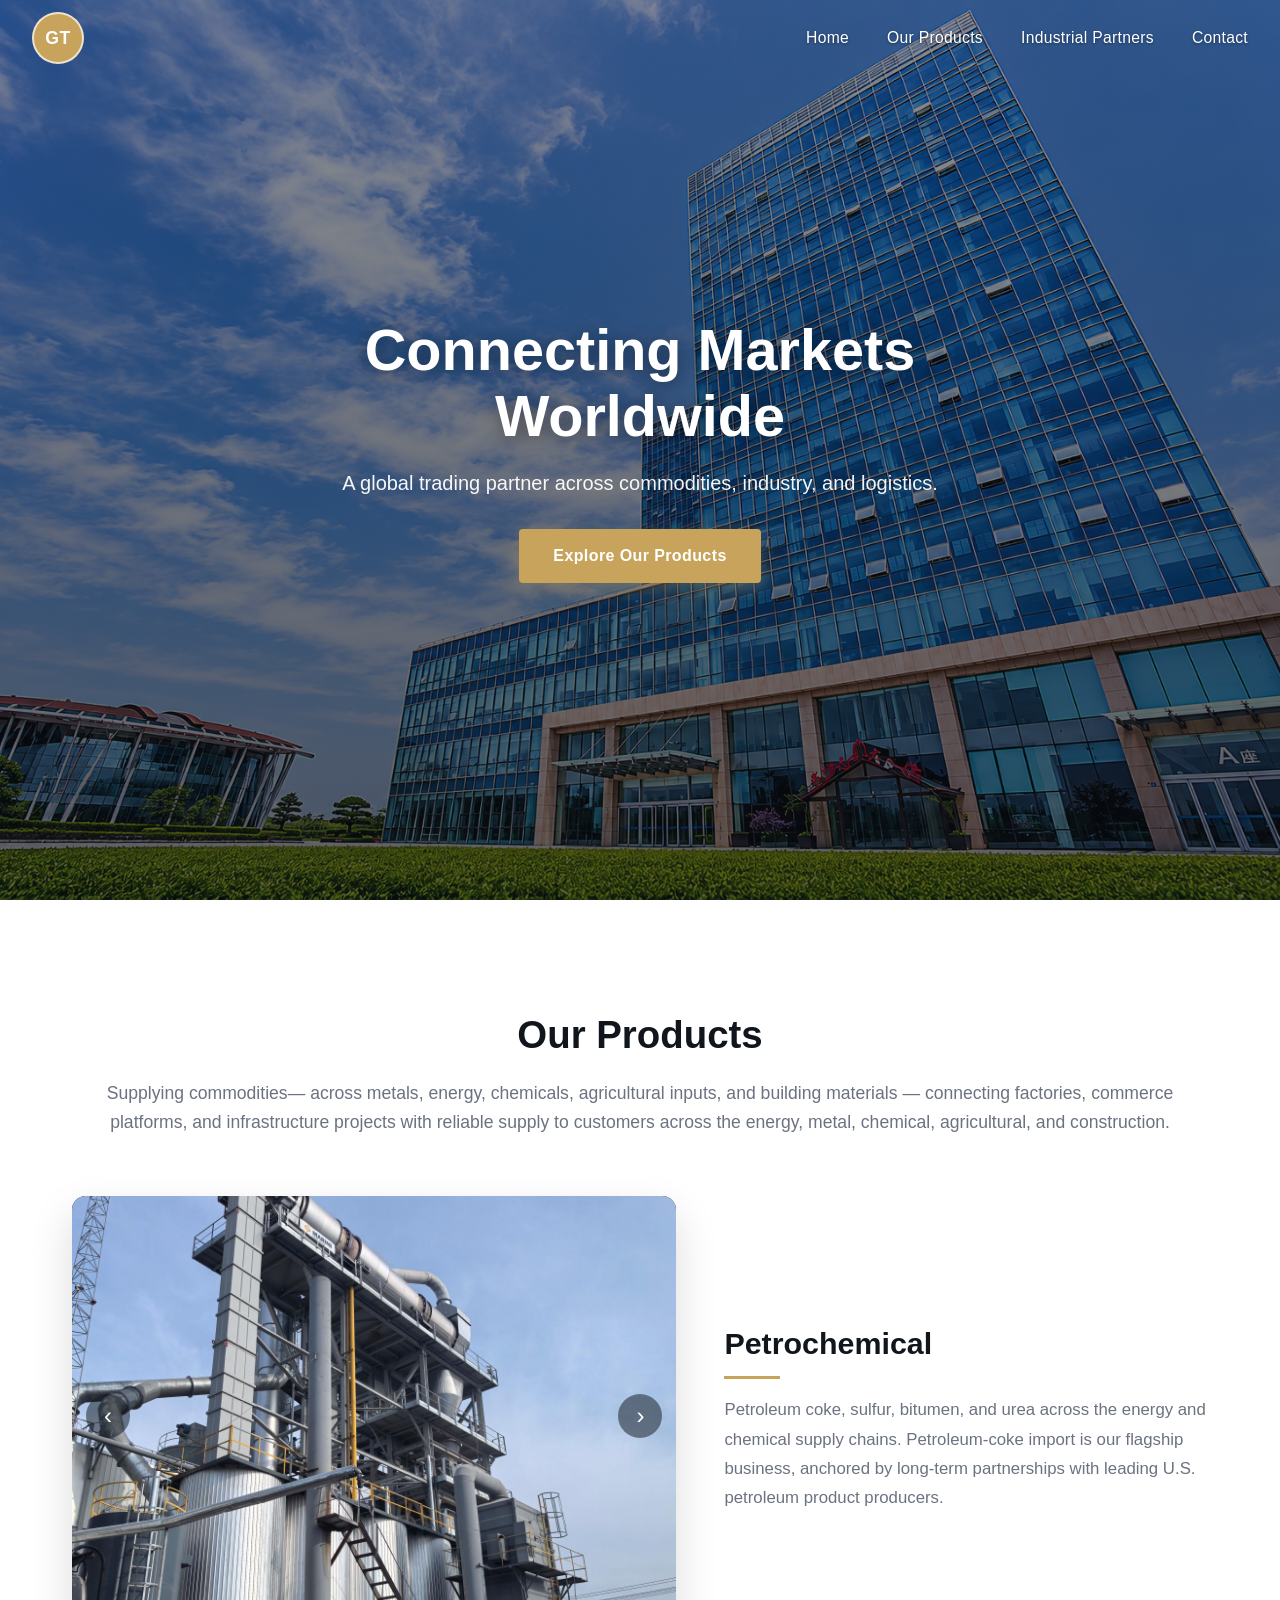
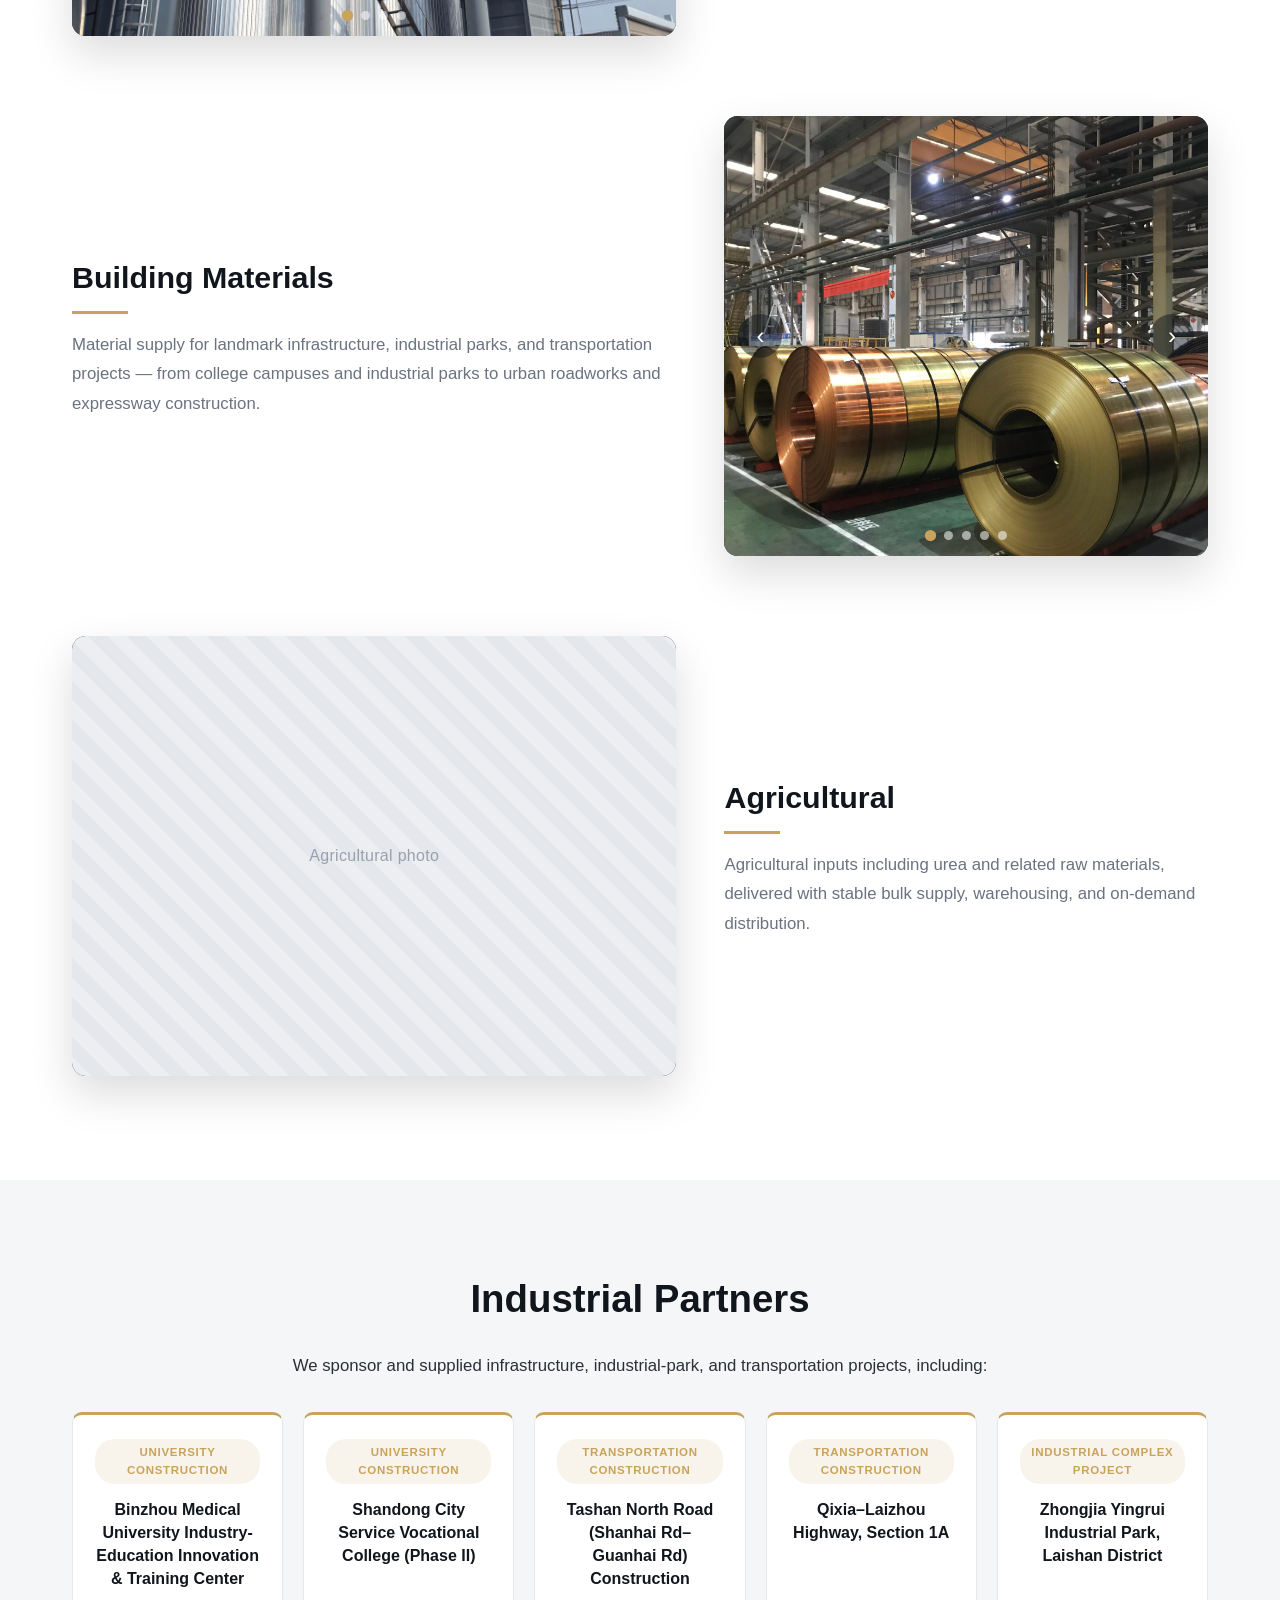
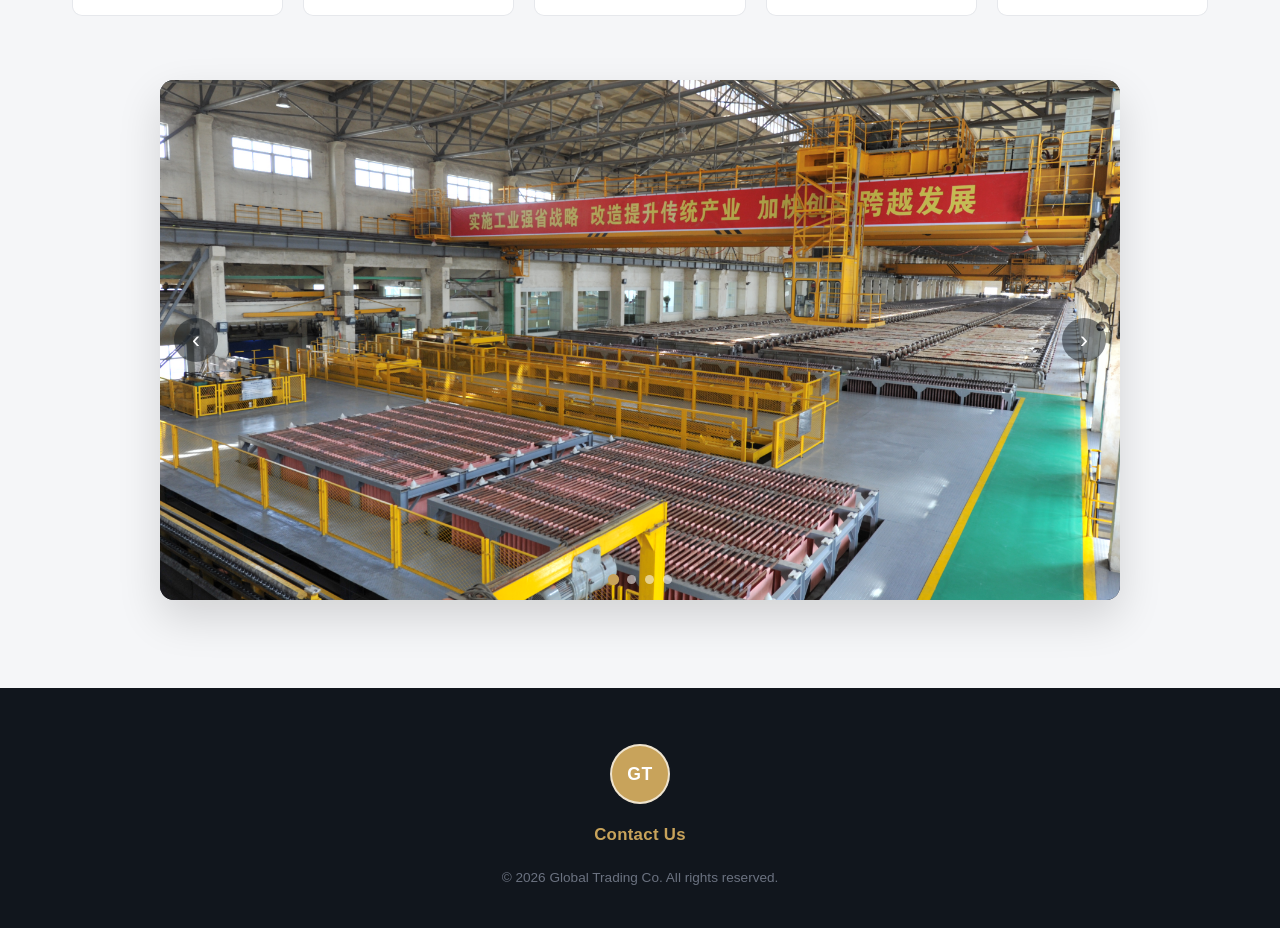
==== temp_website/index.html @ ca4506b9 "Add temp_website — global trading company landing page Co-Authored-By: Claude <noreply@anthropic.com" ====
<!DOCTYPE html>
<html lang="en">
<head>
  <meta charset="UTF-8">
  <meta name="viewport" content="width=device-width, initial-scale=1.0">
  <title>Global Trading Co. — Connecting Markets Worldwide</title>
  <link rel="stylesheet" href="styles.css">
  <!-- AOS: Animate On Scroll (CDN) -->
  <link rel="stylesheet" href="https://cdn.jsdelivr.net/npm/aos@2.3.4/dist/aos.css">
</head>
<body>

  <!-- ============ HEADER / NAV ============ -->
  <header class="site-header">
    <nav class="nav">
      <!-- Round logo placeholder (upper-left) -->
      <a href="#home" class="logo" aria-label="Home">
        <span class="logo-text">GT</span>
      </a>

      <!-- Nav links (right) -->
      <ul class="nav-links">
        <li><a href="#home">Home</a></li>
        <li><a href="#products">Our Products</a></li>
        <li><a href="#industry">Industrial Partners</a></li>
        <li><a href="#contact">Contact</a></li>
      </ul>

      <!-- Mobile hamburger -->
      <button class="nav-toggle" aria-label="Menu">&#9776;</button>
    </nav>
  </header>

  <!-- ============ HERO (full-screen photo bg) ============ -->
  <section id="home" class="hero">
    <div class="hero-overlay"></div>
    <div class="hero-content" data-aos="fade-up">
      <h1>Connecting Markets Worldwide</h1>
      <p>A global trading partner across commodities, industry, and logistics.</p>
      <a href="#products" class="btn">Explore Our Products</a>
    </div>
  </section>

  <!-- ============ SECTION 2 (centered 2/3 width) ============ -->
  <section id="products" class="section section-products">
    <div class="container container-wide">
      <div data-aos="fade-up">
        <h2>Our Products</h2>
        <p class="lead">Supplying commodities— across metals, energy, chemicals, agricultural inputs, and building materials — connecting factories, commerce platforms, and infrastructure projects with reliable supply to customers across the energy, metal, chemical, agricultural, and construction.</p>
      </div>

      <div class="products">

        <!-- Petrochemical -->
        <article class="product" data-aos="fade-up">
          <div class="carousel" data-interval="4500">
            <div class="slides">
              <div class="slide active" style="background-image:url('assets/petro-1.jpg')"></div>
              <div class="slide" style="background-image:url('assets/petro-2.jpg')"></div>
              <div class="slide" style="background-image:url('assets/petro-3.jpg')"></div>
              <div class="slide" style="background-image:url('assets/petro-4.jpg')"></div>
            </div>
            <button class="car-btn car-prev" aria-label="Previous">&#8249;</button>
            <button class="car-btn car-next" aria-label="Next">&#8250;</button>
            <div class="dots"></div>
          </div>
          <div class="product-info">
            <h3>Petrochemical</h3>
            <p>Petroleum coke, sulfur, bitumen, and urea across the energy and chemical supply chains. Petroleum-coke import is our flagship business, anchored by long-term partnerships with leading U.S. petroleum product producers.</p>
          </div>
        </article>

        <!-- Building Materials -->
        <article class="product product-reverse" data-aos="fade-up">
          <div class="carousel" data-interval="4000">
            <div class="slides">
              <div class="slide active" style="background-image:url('assets/building-1.png')"></div>
              <div class="slide" style="background-image:url('assets/building-2.jpg')"></div>
              <div class="slide" style="background-image:url('assets/building-3.jpg')"></div>
              <div class="slide" style="background-image:url('assets/building-4.jpg')"></div>
              <div class="slide" style="background-image:url('assets/building-5.jpg')"></div>
            </div>
            <button class="car-btn car-prev" aria-label="Previous">&#8249;</button>
            <button class="car-btn car-next" aria-label="Next">&#8250;</button>
            <div class="dots"></div>
          </div>
          <div class="product-info">
            <h3>Building Materials</h3>
            <p>Material supply for landmark infrastructure, industrial parks, and transportation projects — from college campuses and industrial parks to urban roadworks and expressway construction.</p>
          </div>
        </article>

        <!-- Agricultural -->
        <article class="product" data-aos="fade-up">
          <div class="carousel">
            <div class="slides">
              <div class="slide active car-placeholder"><span>Agricultural photo</span></div>
            </div>
          </div>
          <div class="product-info">
            <h3>Agricultural</h3>
            <p>Agricultural inputs including urea and related raw materials, delivered with stable bulk supply, warehousing, and on-demand distribution.</p>
          </div>
        </article>

      </div>
    </div>
  </section>

  <!-- ============ SECTION 3: INDUSTRY (centered 2/3 width) ============ -->
  <section id="industry" class="section alt">
    <div class="container container-wide">
      <div data-aos="fade-up">
        <h2>Industrial Partners</h2>
      </div>

      <div class="projects" data-aos="fade-up">
        <p class="projects-intro">We sponsor and supplied infrastructure, industrial-park, and transportation projects, including:</p>
        <div class="project-grid">
          <div class="project-card">
            <span class="project-tag">University Construction</span>
            <h4>Binzhou Medical University Industry-Education Innovation &amp; Training Center</h4>
          </div>
          <div class="project-card">
            <span class="project-tag">University Construction</span>
            <h4>Shandong City Service Vocational College (Phase II)</h4>
          </div>
          <div class="project-card">
            <span class="project-tag">Transportation Construction</span>
            <h4>Tashan North Road (Shanhai Rd–Guanhai Rd) Construction</h4>
          </div>
          <div class="project-card">
            <span class="project-tag">Transportation Construction</span>
            <h4>Qixia–Laizhou Highway, Section 1A</h4>
          </div>
          <div class="project-card">
            <span class="project-tag">Industrial Complex Project</span>
            <h4>Zhongjia Yingrui Industrial Park, Laishan District</h4>
          </div>
        </div>
      </div>

    </div>

    <!-- Full-width industry photo banner -->
    <div class="carousel industry-banner" data-interval="5000" data-aos="fade-up">
      <div class="slides">
        <div class="slide active" style="background-image:url('assets/industry-1.jpg')"></div>
        <div class="slide" style="background-image:url('assets/industry-2.jpg')"></div>
        <div class="slide" style="background-image:url('assets/industry-3.jpg')"></div>
        <div class="slide" style="background-image:url('assets/industry-4.jpg')"></div>
      </div>
      <button class="car-btn car-prev" aria-label="Previous">&#8249;</button>
      <button class="car-btn car-next" aria-label="Next">&#8250;</button>
      <div class="dots"></div>
    </div>
  </section>

  <!-- ============ FOOTER ============ -->
  <footer id="contact" class="site-footer">
    <div class="footer-inner">
      <a href="#home" class="logo logo-footer" aria-label="Home">
        <span class="logo-text">GT</span>
      </a>
      <a href="#contact" class="footer-contact">Contact Us</a>
      <p class="copyright">&copy; 2026 Global Trading Co. All rights reserved.</p>
    </div>
  </footer>

  <!-- AOS init -->
  <script src="https://cdn.jsdelivr.net/npm/aos@2.3.4/dist/aos.js"></script>
  <script src="script.js"></script>
</body>
</html>
---- temp_website/styles.css ----
/* ============ RESET & BASE ============ */
* { box-sizing: border-box; margin: 0; padding: 0; }

:root {
  --accent: #c8a35b;        /* warm gold — adjust to brand */
  --dark: #11161d;
  --text: #2b2f36;
  --muted: #6b7280;
  --bg-alt: #f5f6f8;
  --nav-h: 76px;
}

html { scroll-behavior: smooth; }

body {
  font-family: -apple-system, BlinkMacSystemFont, "Segoe UI", Roboto, sans-serif;
  color: var(--text);
  line-height: 1.6;
}

/* ============ HEADER / NAV ============ */
.site-header {
  position: fixed;
  top: 0; left: 0; right: 0;
  height: var(--nav-h);
  z-index: 100;
  /* transparent over hero; JS adds .scrolled for solid bg */
  transition: background 0.3s ease, box-shadow 0.3s ease;
}
.site-header.scrolled {
  background: rgba(17, 22, 29, 0.92);
  box-shadow: 0 2px 16px rgba(0,0,0,0.15);
}

.nav {
  max-width: 1280px;
  height: 100%;
  margin: 0 auto;
  padding: 0 32px;
  display: flex;
  align-items: center;
  justify-content: space-between;
}

/* Round logo */
.logo {
  width: 52px; height: 52px;
  border-radius: 50%;
  background: var(--accent);
  display: flex;
  align-items: center;
  justify-content: center;
  text-decoration: none;
  flex-shrink: 0;
  border: 2px solid rgba(255,255,255,0.7);
  transition: transform 0.25s ease;
}
.logo:hover { transform: scale(1.06); }
.logo-text {
  color: #fff;
  font-weight: 700;
  font-size: 1.1rem;
  letter-spacing: 0.5px;
}

.nav-links {
  display: flex;
  gap: 38px;
  list-style: none;
}
.nav-links a {
  color: #fff;
  text-decoration: none;
  font-size: 0.98rem;
  font-weight: 500;
  letter-spacing: 0.3px;
  position: relative;
  padding: 4px 0;
  text-shadow: 0 1px 3px rgba(0,0,0,0.4);
}
/* underline-grow hover effect */
.nav-links a::after {
  content: "";
  position: absolute;
  left: 0; bottom: -2px;
  width: 0; height: 2px;
  background: var(--accent);
  transition: width 0.28s ease;
}
.nav-links a:hover::after { width: 100%; }

.nav-toggle {
  display: none;
  background: none;
  border: none;
  color: #fff;
  font-size: 1.6rem;
  cursor: pointer;
}

/* ============ HERO ============ */
.hero {
  position: relative;
  height: 100vh;
  min-height: 560px;
  background: url("assets/hero.png") center center / cover no-repeat;
  display: flex;
  align-items: center;
  justify-content: center;
  text-align: center;
}
.hero-overlay {
  position: absolute;
  inset: 0;
  background: linear-gradient(to bottom, rgba(10,14,20,0.45), rgba(10,14,20,0.65));
}
.hero-content {
  position: relative;
  z-index: 2;
  color: #fff;
  max-width: 760px;
  padding: 0 24px;
}
.hero-content h1 {
  font-size: clamp(2.2rem, 5vw, 3.6rem);
  font-weight: 700;
  line-height: 1.15;
  margin-bottom: 18px;
  text-shadow: 0 2px 18px rgba(0,0,0,0.4);
}
.hero-content p {
  font-size: clamp(1rem, 2vw, 1.25rem);
  margin-bottom: 30px;
  opacity: 0.95;
}

.btn {
  display: inline-block;
  background: var(--accent);
  color: #fff;
  text-decoration: none;
  padding: 14px 34px;
  border-radius: 4px;
  font-weight: 600;
  letter-spacing: 0.4px;
  transition: transform 0.2s ease, box-shadow 0.2s ease;
  box-shadow: 0 6px 20px rgba(200,163,91,0.35);
}
.btn:hover { transform: translateY(-2px); box-shadow: 0 10px 26px rgba(200,163,91,0.45); }

/* ============ SECTIONS ============ */
.section { padding: 88px 0; }
.section.alt { background: var(--bg-alt); }

/* 2/3 width centered → 1/6 gutter each side */
.section-narrow .container {
  width: 66.66%;
  margin: 0 auto;
}
.container { max-width: 980px; }

.section h2 {
  font-size: clamp(1.8rem, 3.5vw, 2.4rem);
  color: var(--dark);
  margin-bottom: 14px;
  text-align: center;
}
.lead {
  text-align: center;
  color: var(--muted);
  font-size: 1.1rem;
  margin-bottom: 48px;
}

/* ============ PRODUCTS (large, slider banners) ============ */
.section-products { padding: 104px 0; }
.container-wide { max-width: 1200px; margin: 0 auto; padding: 0 32px; }

.products {
  display: flex;
  flex-direction: column;
  gap: 80px;
  margin-top: 60px;
}

.product {
  display: grid;
  grid-template-columns: 1.25fr 1fr;
  gap: 48px;
  align-items: center;
}
/* Alternate image/text sides */
.product-reverse .carousel { order: 2; }

.product-info h3 {
  font-size: 1.9rem;
  color: var(--dark);
  margin-bottom: 16px;
  position: relative;
  padding-bottom: 12px;
}
.product-info h3::after {
  content: "";
  position: absolute;
  left: 0; bottom: 0;
  width: 56px; height: 3px;
  background: var(--accent);
}
.product-info p { color: var(--muted); font-size: 1.05rem; line-height: 1.75; }

/* Carousel */
.carousel {
  position: relative;
  height: 440px;
  border-radius: 14px;
  overflow: hidden;
  background: var(--dark);   /* backdrop for letterboxed (contain) photos */
  box-shadow: 0 18px 44px rgba(0,0,0,0.14);
}
.slides { position: absolute; inset: 0; }
.slide {
  position: absolute;
  inset: 0;
  background-size: cover;          /* fill the box edge-to-edge, no black bands */
  background-position: center;
  background-repeat: no-repeat;
  opacity: 0;
  transition: opacity 0.9s ease;
}
.slide.active { opacity: 1; }
.car-placeholder {
  opacity: 1;
  display: flex;
  align-items: center;
  justify-content: center;
  background: repeating-linear-gradient(45deg, #eceef1, #eceef1 14px, #e4e7eb 14px, #e4e7eb 28px);
  color: #9aa1ac;
  font-size: 1rem;
  letter-spacing: 0.3px;
}

/* Carousel arrows */
.car-btn {
  position: absolute;
  top: 50%;
  transform: translateY(-50%);
  width: 44px; height: 44px;
  border: none;
  border-radius: 50%;
  background: rgba(17,22,29,0.5);
  color: #fff;
  font-size: 1.5rem;
  line-height: 1;
  cursor: pointer;
  display: flex;
  align-items: center;
  justify-content: center;
  transition: background 0.2s ease;
  z-index: 3;
}
.car-btn:hover { background: rgba(200,163,91,0.92); }
.car-prev { left: 14px; }
.car-next { right: 14px; }

/* Carousel dots */
.dots {
  position: absolute;
  bottom: 16px; left: 0; right: 0;
  display: flex;
  justify-content: center;
  gap: 9px;
  z-index: 3;
}
.dot {
  width: 9px; height: 9px;
  border-radius: 50%;
  background: rgba(255,255,255,0.55);
  cursor: pointer;
  transition: background 0.2s ease, transform 0.2s ease;
}
.dot.active { background: var(--accent); transform: scale(1.25); }

@media (max-width: 860px) {
  .product { grid-template-columns: 1fr; gap: 24px; }
  .product-reverse .carousel { order: 0; }
  .carousel { height: 300px; }
}

/* Industry banner — 3/4 width, centered */
.industry-banner {
  width: 75%;
  height: 520px;
  margin: 64px auto 0;
  border-radius: 14px;
  box-shadow: 0 18px 44px rgba(0,0,0,0.14);
}
@media (max-width: 860px) {
  .industry-banner { width: 90%; height: 320px; margin-top: 40px; }
}

/* Key projects (Industry Partners) */
.projects { margin-top: 24px; }
.projects-intro {
  text-align: center;
  color: var(--text);
  font-size: 1.05rem;
  margin-bottom: 32px;
}
.project-grid {
  display: grid;
  grid-template-columns: repeat(5, 1fr);
  gap: 20px;
}
@media (max-width: 980px) {
  .project-grid { grid-template-columns: repeat(2, 1fr); }
}
@media (max-width: 560px) {
  .project-grid { grid-template-columns: 1fr; }
}
.project-card {
  background: #fff;
  border: 1px solid #e6e8ec;
  border-radius: 10px;
  padding: 24px 22px;
  border-top: 3px solid var(--accent);
  transition: transform 0.25s ease, box-shadow 0.25s ease;
}
.project-card:hover {
  transform: translateY(-5px);
  box-shadow: 0 14px 30px rgba(0,0,0,0.09);
}
.project-tag {
  display: block;
  width: fit-content;
  margin-left: auto;
  margin-right: auto;
  text-align: center;
  font-size: 0.72rem;
  font-weight: 600;
  letter-spacing: 0.06em;
  text-transform: uppercase;
  color: var(--accent);
  background: rgba(200,163,91,0.12);
  padding: 4px 10px;
  border-radius: 20px;
  margin-bottom: 14px;
}
.project-card h4 {
  color: var(--dark);
  font-size: 1rem;
  font-weight: 600;
  line-height: 1.45;
  text-align: center;
}

/* Stats row (Industry) */
.stats {
  display: grid;
  grid-template-columns: repeat(3, 1fr);
  gap: 28px;
  margin-top: 44px;
}
.stat {
  text-align: center;
  padding: 28px 20px;
  background: #fff;
  border: 1px solid #e6e8ec;
  border-radius: 10px;
}
.stat-num {
  display: block;
  font-size: 2rem;
  font-weight: 700;
  color: var(--accent);
  margin-bottom: 8px;
}
.stat-label {
  display: block;
  font-size: 0.9rem;
  color: var(--muted);
  line-height: 1.45;
}
@media (max-width: 860px) {
  .stats { grid-template-columns: 1fr; }
}

/* ============ FOOTER ============ */
.site-footer {
  background: var(--dark);
  color: #cbd2dc;
  padding: 56px 24px 40px;
}
.footer-inner {
  max-width: 1280px;
  margin: 0 auto;
  display: flex;
  flex-direction: column;
  align-items: center;
  gap: 18px;
  text-align: center;
}
.logo-footer { width: 60px; height: 60px; }
.footer-contact {
  color: var(--accent);
  text-decoration: none;
  font-weight: 600;
  font-size: 1.05rem;
  letter-spacing: 0.3px;
}
.footer-contact:hover { text-decoration: underline; }
.copyright { font-size: 0.85rem; color: #6b7280; }

/* ============ RESPONSIVE ============ */
@media (max-width: 860px) {
  .section-narrow .container { width: 88%; }
  .cards { grid-template-columns: 1fr; }
  .nav-links {
    position: fixed;
    top: var(--nav-h); right: 0;
    background: rgba(17,22,29,0.97);
    flex-direction: column;
    gap: 0;
    width: 220px;
    padding: 12px 0;
    transform: translateX(100%);
    transition: transform 0.3s ease;
  }
  .nav-links.open { transform: translateX(0); }
  .nav-links li { padding: 12px 24px; }
  .nav-toggle { display: block; }
}
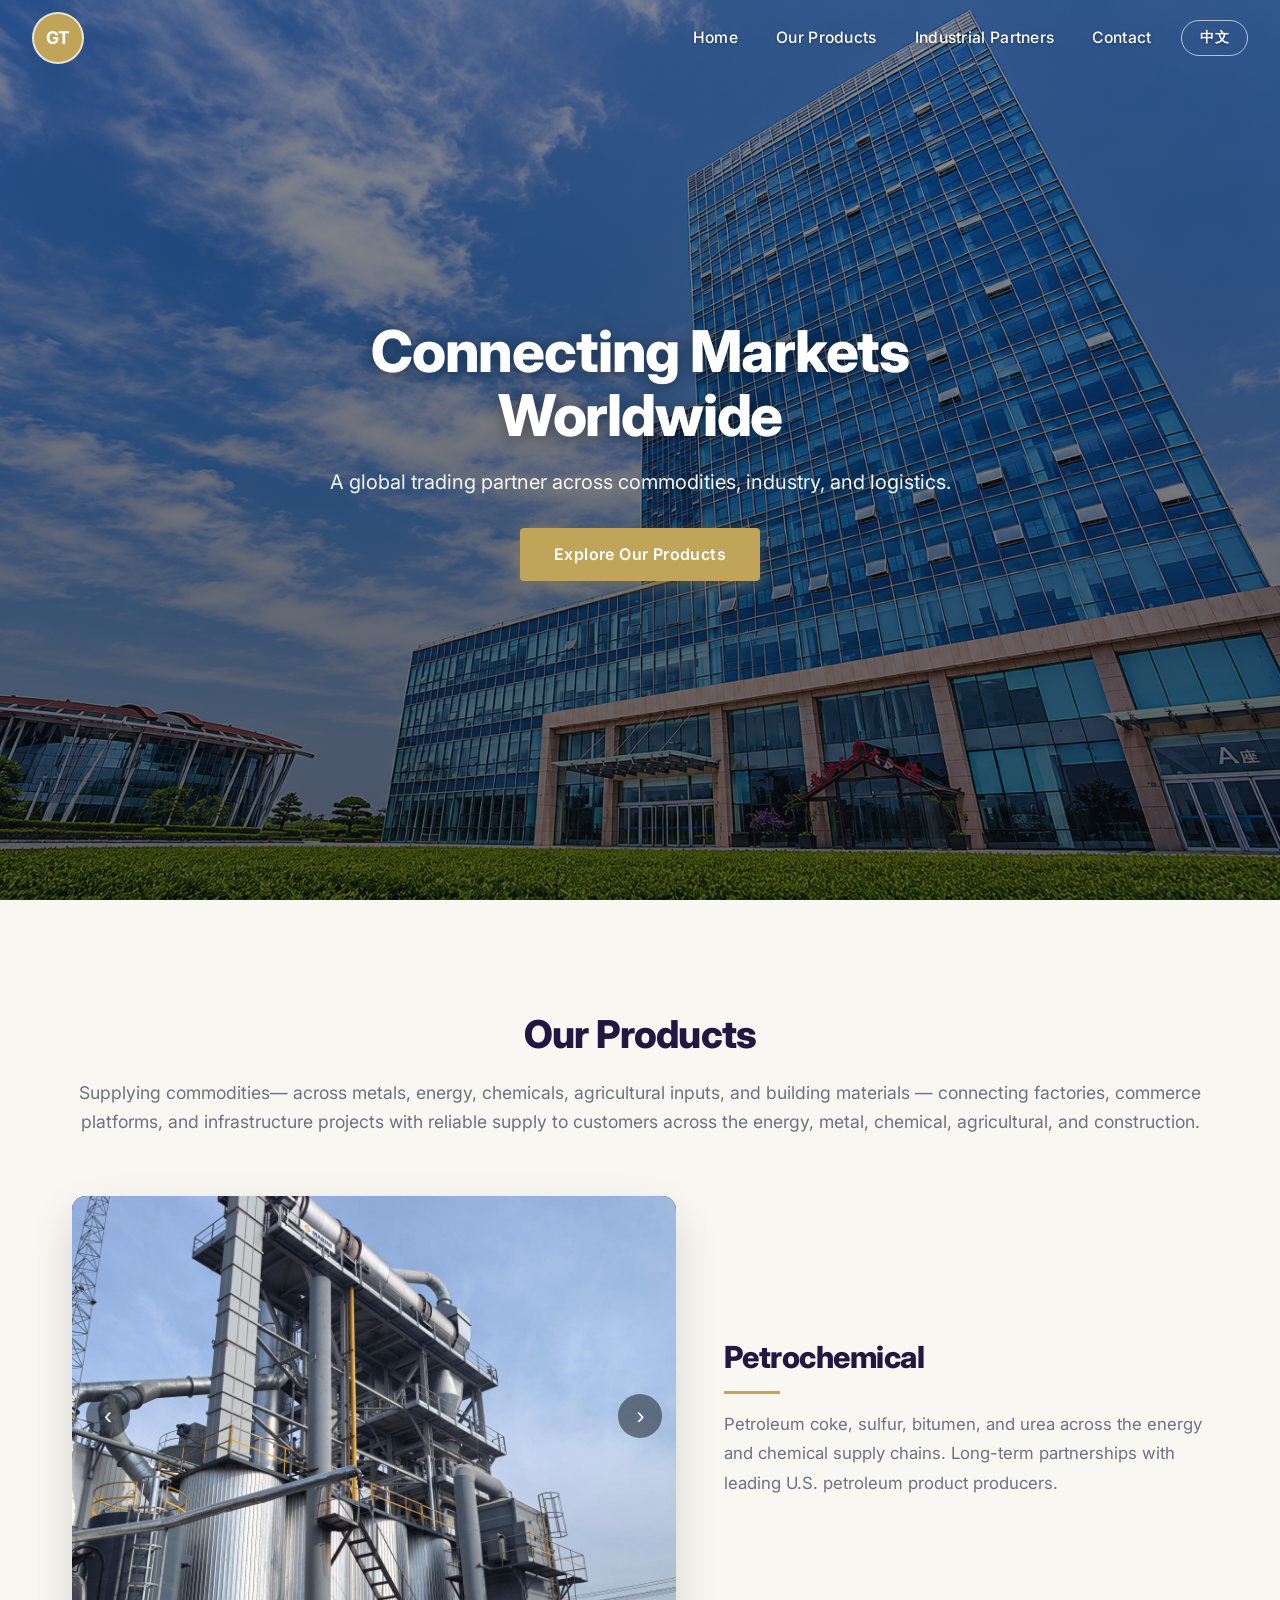
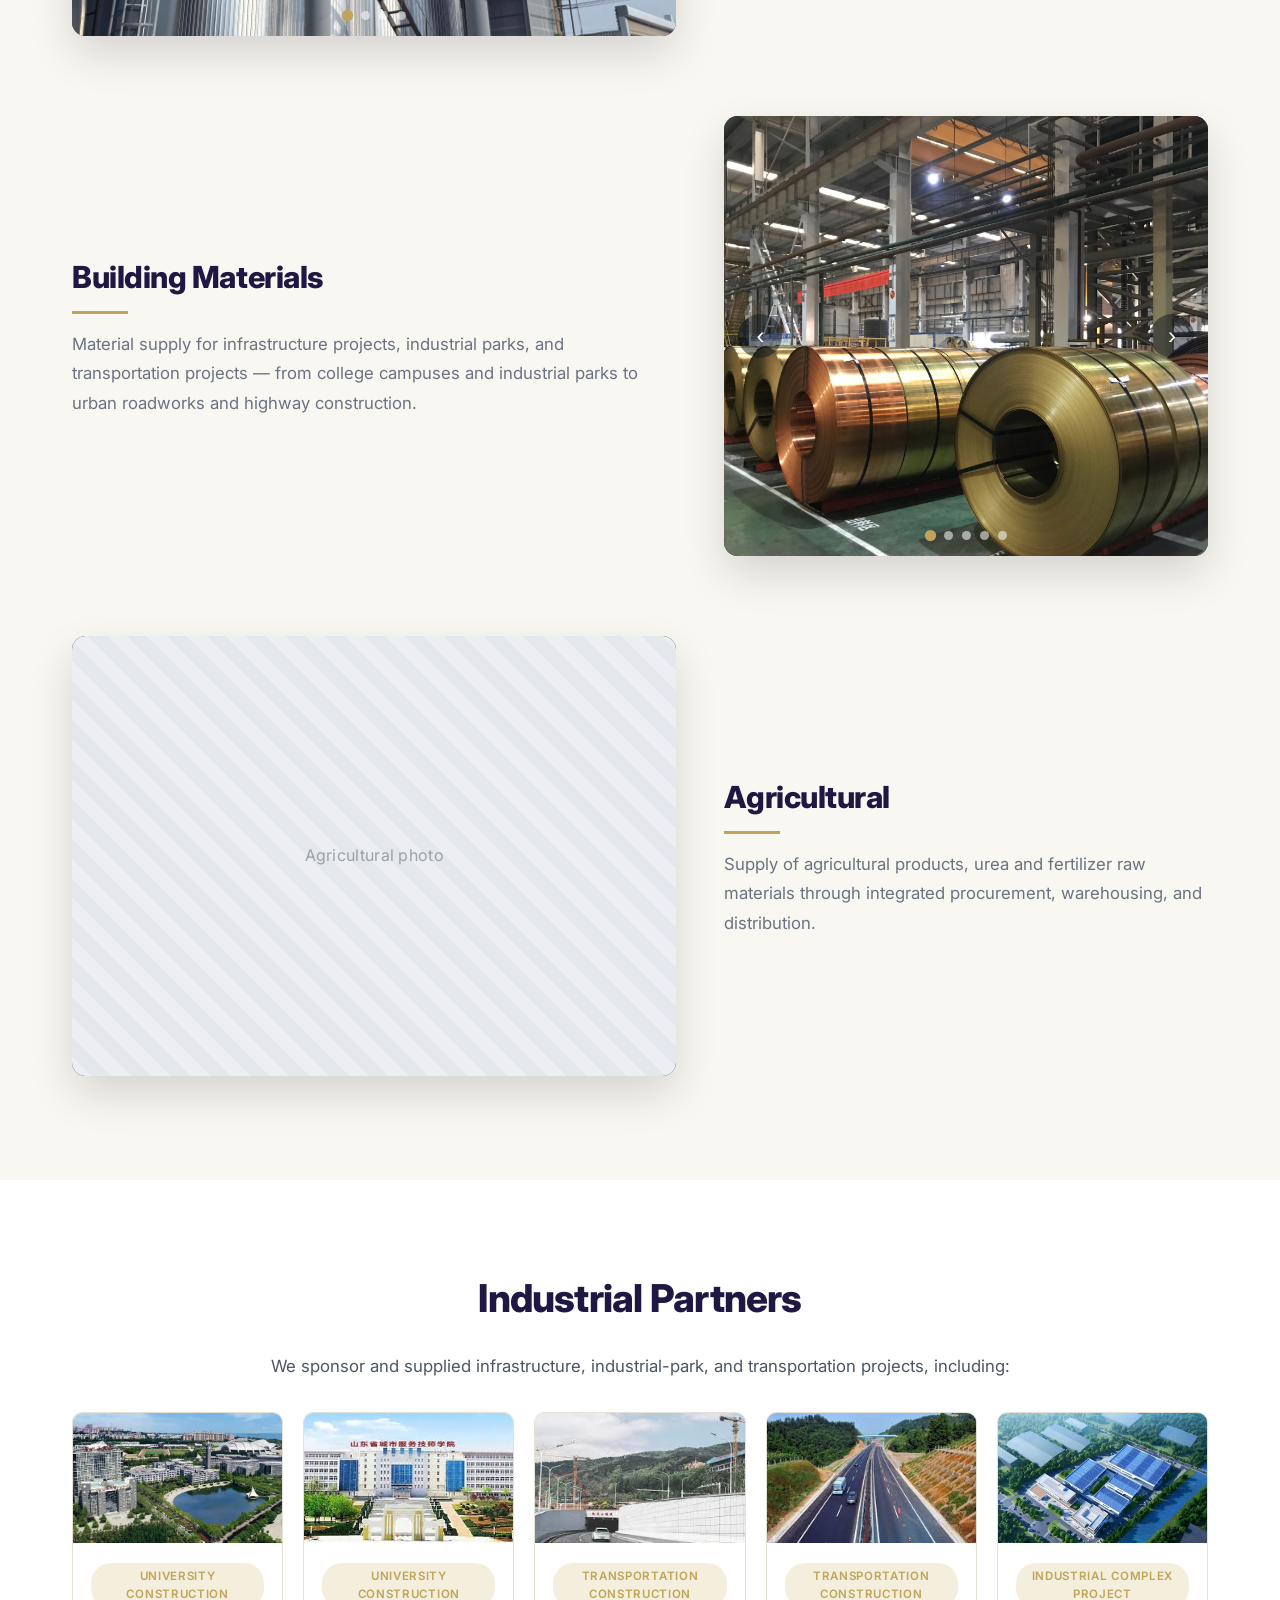
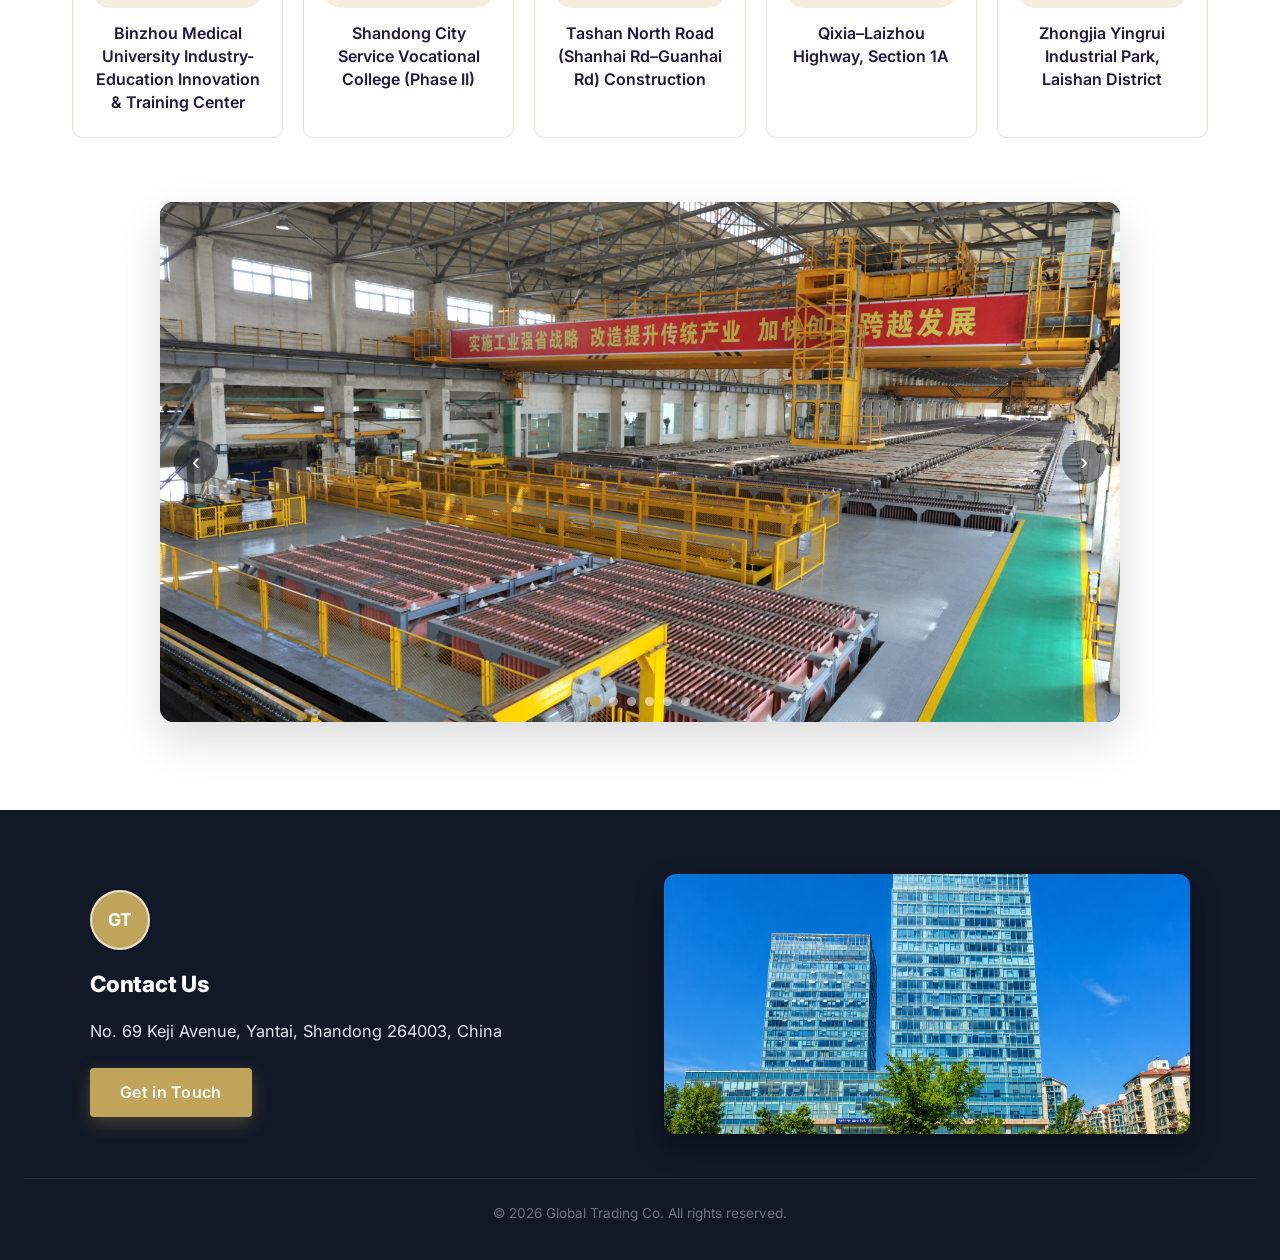
==== commit 6ad7123a: "Update temp_website — Chinese copy edits, lang button, heading color Co-Authored-By: Claude <noreply" ====
--- a/temp_website/index.html
+++ b/temp_website/index.html
@@ -4,6 +4,10 @@
   <meta charset="UTF-8">
   <meta name="viewport" content="width=device-width, initial-scale=1.0">
   <title>Global Trading Co. — Connecting Markets Worldwide</title>
+  <!-- Inter font -->
+  <link rel="preconnect" href="https://fonts.googleapis.com">
+  <link rel="preconnect" href="https://fonts.gstatic.com" crossorigin>
+  <link href="https://fonts.googleapis.com/css2?family=Inter:wght@400;500;600;700;800;900&display=swap" rel="stylesheet">
   <link rel="stylesheet" href="styles.css">
   <!-- AOS: Animate On Scroll (CDN) -->
   <link rel="stylesheet" href="https://cdn.jsdelivr.net/npm/aos@2.3.4/dist/aos.css">
@@ -18,13 +22,16 @@
         <span class="logo-text">GT</span>
       </a>
 
-      <!-- Nav links (right) -->
-      <ul class="nav-links">
-        <li><a href="#home">Home</a></li>
-        <li><a href="#products">Our Products</a></li>
-        <li><a href="#industry">Industrial Partners</a></li>
-        <li><a href="#contact">Contact</a></li>
-      </ul>
+      <!-- Nav links + language switch (right) -->
+      <div class="nav-right">
+        <ul class="nav-links">
+          <li><a href="#home">Home</a></li>
+          <li><a href="#products">Our Products</a></li>
+          <li><a href="#industry">Industrial Partners</a></li>
+          <li><a href="https://tally.so/r/VLx9Qy" target="_blank" rel="noopener">Contact</a></li>
+        </ul>
+        <a href="index-zh.html" class="lang-btn">中文</a>
+      </div>
 
       <!-- Mobile hamburger -->
       <button class="nav-toggle" aria-label="Menu">&#9776;</button>
@@ -66,7 +73,7 @@
           </div>
           <div class="product-info">
             <h3>Petrochemical</h3>
-            <p>Petroleum coke, sulfur, bitumen, and urea across the energy and chemical supply chains. Petroleum-coke import is our flagship business, anchored by long-term partnerships with leading U.S. petroleum product producers.</p>
+            <p>Petroleum coke, sulfur, bitumen, and urea across the energy and chemical supply chains. Long-term partnerships with leading U.S. petroleum product producers.</p>
           </div>
         </article>
 
@@ -86,7 +93,7 @@
           </div>
           <div class="product-info">
             <h3>Building Materials</h3>
-            <p>Material supply for landmark infrastructure, industrial parks, and transportation projects — from college campuses and industrial parks to urban roadworks and expressway construction.</p>
+            <p>Material supply for infrastructure projects, industrial parks, and transportation projects — from college campuses and industrial parks to urban roadworks and highway construction.</p>
           </div>
         </article>
 
@@ -99,7 +106,7 @@
           </div>
           <div class="product-info">
             <h3>Agricultural</h3>
-            <p>Agricultural inputs including urea and related raw materials, delivered with stable bulk supply, warehousing, and on-demand distribution.</p>
+            <p>Supply of agricultural products, urea and fertilizer raw materials through integrated procurement, warehousing, and distribution.</p>
           </div>
         </article>
 
@@ -118,24 +125,39 @@
         <p class="projects-intro">We sponsor and supplied infrastructure, industrial-park, and transportation projects, including:</p>
         <div class="project-grid">
           <div class="project-card">
-            <span class="project-tag">University Construction</span>
-            <h4>Binzhou Medical University Industry-Education Innovation &amp; Training Center</h4>
-          </div>
-          <div class="project-card">
-            <span class="project-tag">University Construction</span>
-            <h4>Shandong City Service Vocational College (Phase II)</h4>
-          </div>
-          <div class="project-card">
-            <span class="project-tag">Transportation Construction</span>
-            <h4>Tashan North Road (Shanhai Rd–Guanhai Rd) Construction</h4>
-          </div>
-          <div class="project-card">
-            <span class="project-tag">Transportation Construction</span>
-            <h4>Qixia–Laizhou Highway, Section 1A</h4>
-          </div>
-          <div class="project-card">
-            <span class="project-tag">Industrial Complex Project</span>
-            <h4>Zhongjia Yingrui Industrial Park, Laishan District</h4>
+            <div class="project-photo" style="background-image:url('assets/project-1.avif')"></div>
+            <div class="project-body">
+              <span class="project-tag">University Construction</span>
+              <h4>Binzhou Medical University Industry-Education Innovation &amp; Training Center</h4>
+            </div>
+          </div>
+          <div class="project-card">
+            <div class="project-photo" style="background-image:url('assets/project-2.jpg')"></div>
+            <div class="project-body">
+              <span class="project-tag">University Construction</span>
+              <h4>Shandong City Service Vocational College (Phase II)</h4>
+            </div>
+          </div>
+          <div class="project-card">
+            <div class="project-photo" style="background-image:url('assets/project-3.png')"></div>
+            <div class="project-body">
+              <span class="project-tag">Transportation Construction</span>
+              <h4>Tashan North Road (Shanhai Rd–Guanhai Rd) Construction</h4>
+            </div>
+          </div>
+          <div class="project-card">
+            <div class="project-photo" style="background-image:url('assets/project-4.jpg')"></div>
+            <div class="project-body">
+              <span class="project-tag">Transportation Construction</span>
+              <h4>Qixia–Laizhou Highway, Section 1A</h4>
+            </div>
+          </div>
+          <div class="project-card">
+            <div class="project-photo" style="background-image:url('assets/project-5.png')"></div>
+            <div class="project-body">
+              <span class="project-tag">Industrial Complex Project</span>
+              <h4>Zhongjia Yingrui Industrial Park, Laishan District</h4>
+            </div>
           </div>
         </div>
       </div>
@@ -149,6 +171,8 @@
         <div class="slide" style="background-image:url('assets/industry-2.jpg')"></div>
         <div class="slide" style="background-image:url('assets/industry-3.jpg')"></div>
         <div class="slide" style="background-image:url('assets/industry-4.jpg')"></div>
+        <div class="slide" style="background-image:url('assets/industry-5.jpg')"></div>
+        <div class="slide" style="background-image:url('assets/industry-6.jpg')"></div>
       </div>
       <button class="car-btn car-prev" aria-label="Previous">&#8249;</button>
       <button class="car-btn car-next" aria-label="Next">&#8250;</button>
@@ -158,13 +182,18 @@
 
   <!-- ============ FOOTER ============ -->
   <footer id="contact" class="site-footer">
-    <div class="footer-inner">
-      <a href="#home" class="logo logo-footer" aria-label="Home">
-        <span class="logo-text">GT</span>
-      </a>
-      <a href="#contact" class="footer-contact">Contact Us</a>
-      <p class="copyright">&copy; 2026 Global Trading Co. All rights reserved.</p>
-    </div>
+    <div class="footer-grid">
+      <div class="footer-info">
+        <a href="#home" class="logo logo-footer" aria-label="Home">
+          <span class="logo-text">GT</span>
+        </a>
+        <h3 class="footer-heading">Contact Us</h3>
+        <p class="footer-address">No. 69 Keji Avenue, Yantai, Shandong 264003, China</p>
+        <a href="https://tally.so/r/VLx9Qy" target="_blank" rel="noopener" class="contact-btn">Get in Touch</a>
+      </div>
+      <div class="footer-photo" style="background-image:url('assets/contact.png')"></div>
+    </div>
+    <p class="copyright">&copy; 2026 Global Trading Co. All rights reserved.</p>
   </footer>
 
   <!-- AOS init -->
--- a/temp_website/styles.css
+++ b/temp_website/styles.css
@@ -2,20 +2,27 @@
 * { box-sizing: border-box; margin: 0; padding: 0; }
 
 :root {
-  --accent: #c8a35b;        /* warm gold — adjust to brand */
-  --dark: #11161d;
-  --text: #2b2f36;
+  --dark: #111827;          /* primary dark */
+  --secondary-dark: #1F2937;/* secondary dark */
+  --accent: #BFA45A;        /* gold accent */
+  --gold-bg: #F4EEDC;       /* soft gold bg */
+  --bg: #F8F7F2;            /* main background */
+  --bg-alt: #FFFFFF;        /* alternate section bg */
+  --border: #E5E1D6;        /* border gray */
+  --text: #4B5563;          /* text gray */
+  --heading: #201843;       /* heading text (dark blue) */
   --muted: #6b7280;
-  --bg-alt: #f5f6f8;
   --nav-h: 76px;
 }
 
 html { scroll-behavior: smooth; }
 
 body {
-  font-family: -apple-system, BlinkMacSystemFont, "Segoe UI", Roboto, sans-serif;
+  font-family: "Inter", -apple-system, BlinkMacSystemFont, "Segoe UI", Roboto, sans-serif;
   color: var(--text);
+  background: var(--bg);
   line-height: 1.6;
+  -webkit-font-smoothing: antialiased;
 }
 
 /* ============ HEADER / NAV ============ */
@@ -63,10 +70,36 @@
   letter-spacing: 0.5px;
 }
 
+.nav-right {
+  display: flex;
+  align-items: center;
+  gap: 30px;
+}
 .nav-links {
   display: flex;
   gap: 38px;
   list-style: none;
+}
+
+/* Language switch button */
+.lang-btn {
+  display: inline-block;
+  border: 1.5px solid rgba(255,255,255,0.65);
+  color: #fff;
+  text-decoration: none;
+  padding: 6px 18px;
+  border-radius: 22px;
+  font-size: 0.85rem;
+  font-weight: 600;
+  letter-spacing: 0.02em;
+  text-shadow: 0 1px 3px rgba(0,0,0,0.4);
+  transition: background 0.2s ease, border-color 0.2s ease, color 0.2s ease;
+}
+.lang-btn:hover {
+  background: var(--accent);
+  border-color: var(--accent);
+  color: #fff;
+  text-shadow: none;
 }
 .nav-links a {
   color: #fff;
@@ -123,8 +156,9 @@
 }
 .hero-content h1 {
   font-size: clamp(2.2rem, 5vw, 3.6rem);
-  font-weight: 700;
-  line-height: 1.15;
+  font-weight: 800;
+  letter-spacing: -0.02em;
+  line-height: 1.12;
   margin-bottom: 18px;
   text-shadow: 0 2px 18px rgba(0,0,0,0.4);
 }
@@ -161,7 +195,9 @@
 
 .section h2 {
   font-size: clamp(1.8rem, 3.5vw, 2.4rem);
-  color: var(--dark);
+  font-weight: 800;
+  letter-spacing: -0.02em;
+  color: var(--heading);
   margin-bottom: 14px;
   text-align: center;
 }
@@ -194,7 +230,9 @@
 
 .product-info h3 {
   font-size: 1.9rem;
-  color: var(--dark);
+  font-weight: 800;
+  letter-spacing: -0.015em;
+  color: var(--heading);
   margin-bottom: 16px;
   position: relative;
   padding-bottom: 12px;
@@ -319,15 +357,41 @@
 }
 .project-card {
   background: #fff;
-  border: 1px solid #e6e8ec;
+  border: 1px solid var(--border);
   border-radius: 10px;
-  padding: 24px 22px;
-  border-top: 3px solid var(--accent);
+  overflow: hidden;
   transition: transform 0.25s ease, box-shadow 0.25s ease;
 }
 .project-card:hover {
   transform: translateY(-5px);
   box-shadow: 0 14px 30px rgba(0,0,0,0.09);
+}
+/* Photo on top (placeholder until a real image is set) */
+.project-photo {
+  position: relative;
+  height: 130px;
+  background-size: cover;
+  background-position: center;
+  background-color: var(--secondary-dark);
+  background-image: repeating-linear-gradient(45deg, rgba(255,255,255,0.04), rgba(255,255,255,0.04) 12px, rgba(255,255,255,0) 12px, rgba(255,255,255,0) 24px);
+}
+.project-num {
+  position: absolute;
+  top: 10px; left: 10px;
+  background: var(--accent);
+  color: #fff;
+  font-size: 0.78rem;
+  font-weight: 800;
+  letter-spacing: 0.04em;
+  padding: 3px 9px;
+  border-radius: 5px;
+}
+.project-body { padding: 20px 18px 22px; }
+.project-loc {
+  margin-top: 10px;
+  font-size: 0.8rem;
+  color: var(--muted);
+  text-align: center;
 }
 .project-tag {
   display: block;
@@ -340,13 +404,13 @@
   letter-spacing: 0.06em;
   text-transform: uppercase;
   color: var(--accent);
-  background: rgba(200,163,91,0.12);
+  background: var(--gold-bg);
   padding: 4px 10px;
   border-radius: 20px;
   margin-bottom: 14px;
 }
 .project-card h4 {
-  color: var(--dark);
+  color: var(--heading);
   font-size: 1rem;
   font-weight: 600;
   line-height: 1.45;
@@ -364,7 +428,7 @@
   text-align: center;
   padding: 28px 20px;
   background: #fff;
-  border: 1px solid #e6e8ec;
+  border: 1px solid var(--border);
   border-radius: 10px;
 }
 .stat-num {
@@ -388,27 +452,75 @@
 .site-footer {
   background: var(--dark);
   color: #cbd2dc;
-  padding: 56px 24px 40px;
-}
-.footer-inner {
-  max-width: 1280px;
+  padding: 64px 24px 36px;
+}
+.footer-grid {
+  max-width: 1100px;
   margin: 0 auto;
+  display: grid;
+  grid-template-columns: 1fr 1fr;
+  gap: 48px;
+  align-items: center;
+}
+.footer-info {
   display: flex;
   flex-direction: column;
-  align-items: center;
-  gap: 18px;
-  text-align: center;
+  align-items: flex-start;
+  gap: 16px;
 }
 .logo-footer { width: 60px; height: 60px; }
-.footer-contact {
-  color: var(--accent);
+.footer-heading {
+  color: #fff;
+  font-size: 1.4rem;
+  font-weight: 800;
+  letter-spacing: -0.01em;
+}
+.footer-address {
+  color: #e2e8f0;
+  font-size: 1.02rem;
+  line-height: 1.7;
+  margin: 0;
+}
+.footer-address-en {
+  color: #8a93a0;
+  font-size: 0.9rem;
+  line-height: 1.6;
+  margin: 0;
+}
+.contact-btn {
+  display: inline-block;
+  margin-top: 6px;
+  background: var(--accent);
+  color: #fff;
   text-decoration: none;
+  padding: 12px 30px;
+  border-radius: 4px;
   font-weight: 600;
-  font-size: 1.05rem;
   letter-spacing: 0.3px;
-}
-.footer-contact:hover { text-decoration: underline; }
-.copyright { font-size: 0.85rem; color: #6b7280; }
+  transition: transform 0.2s ease, box-shadow 0.2s ease;
+  box-shadow: 0 6px 18px rgba(200,163,91,0.3);
+}
+.contact-btn:hover { transform: translateY(-2px); box-shadow: 0 10px 24px rgba(200,163,91,0.45); }
+
+.footer-photo {
+  height: 260px;
+  border-radius: 12px;
+  background-size: cover;
+  background-position: center;
+  box-shadow: 0 12px 30px rgba(0,0,0,0.3);
+}
+.copyright {
+  text-align: center;
+  font-size: 0.85rem;
+  color: #6b7280;
+  margin-top: 44px;
+  padding-top: 24px;
+  border-top: 1px solid rgba(255,255,255,0.08);
+}
+@media (max-width: 760px) {
+  .footer-grid { grid-template-columns: 1fr; gap: 28px; }
+  .footer-photo { height: 200px; }
+}
 
 /* ============ RESPONSIVE ============ */
 @media (max-width: 860px) {
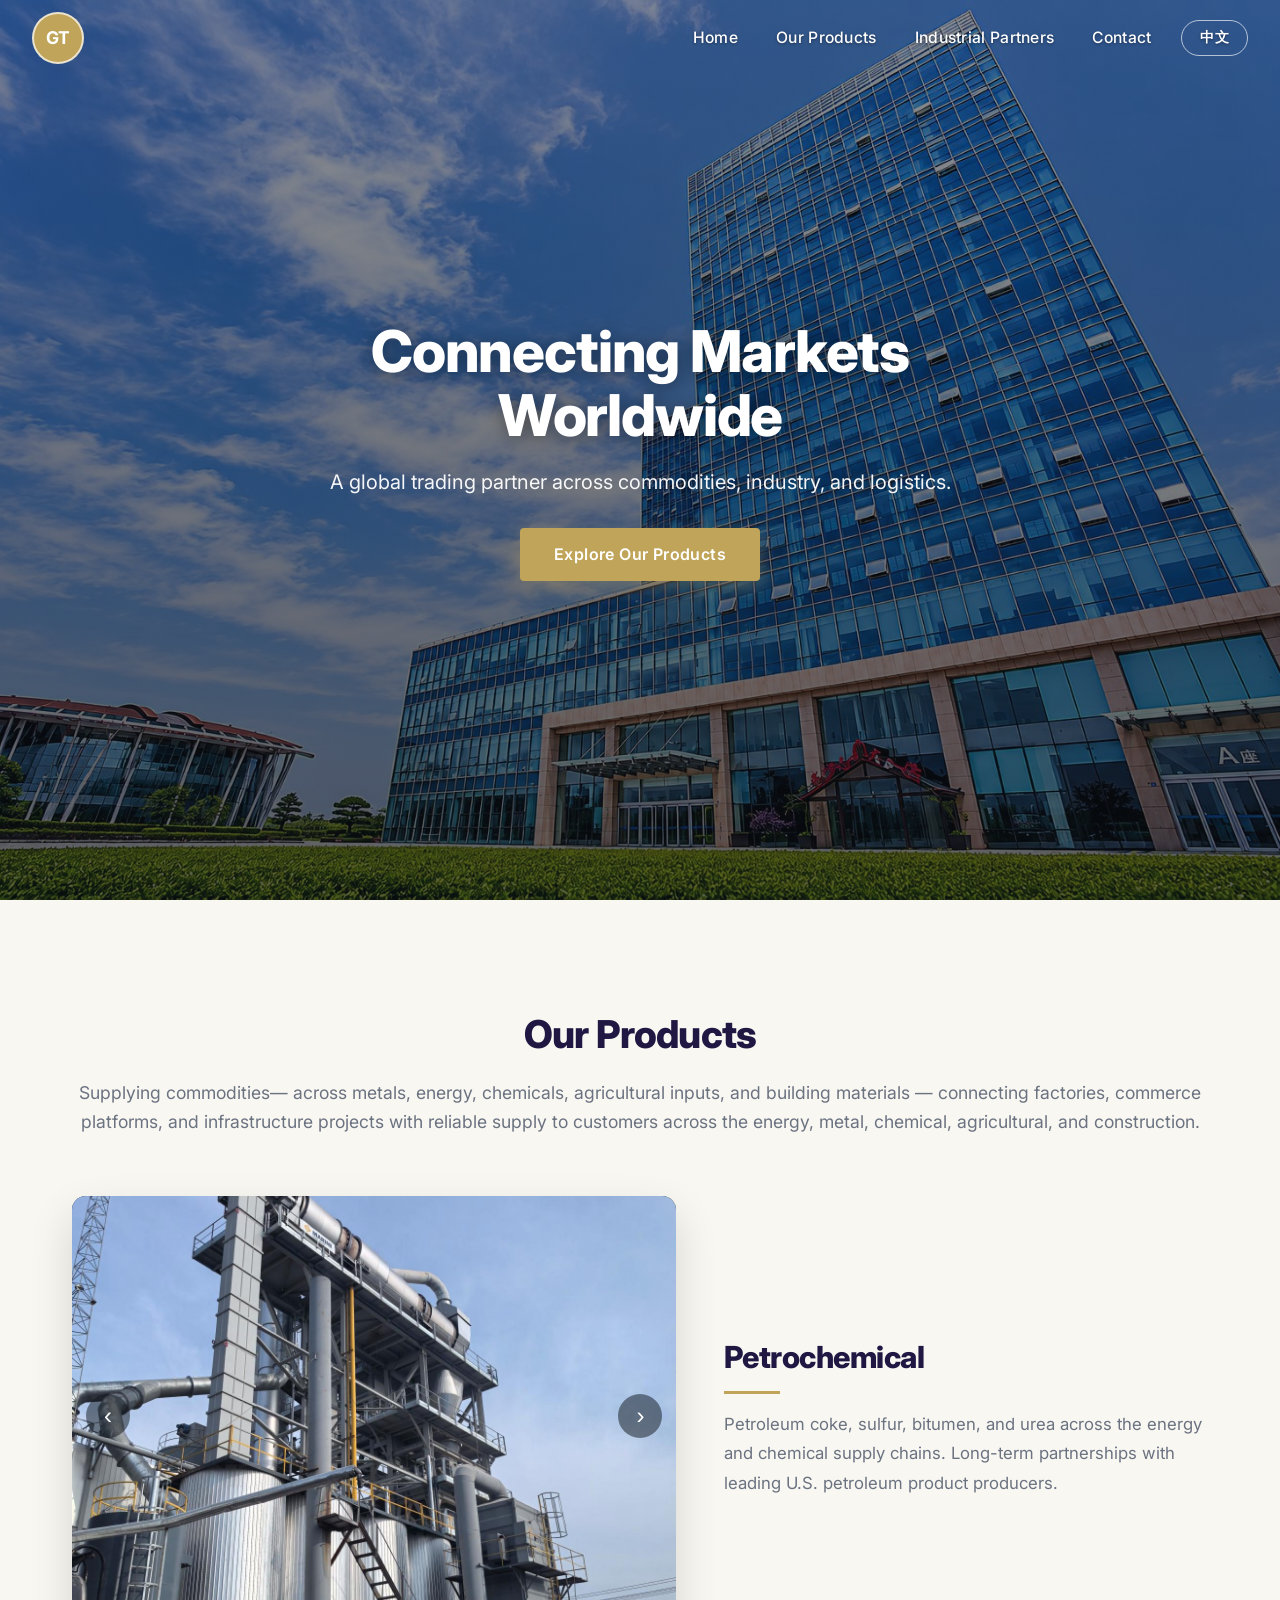
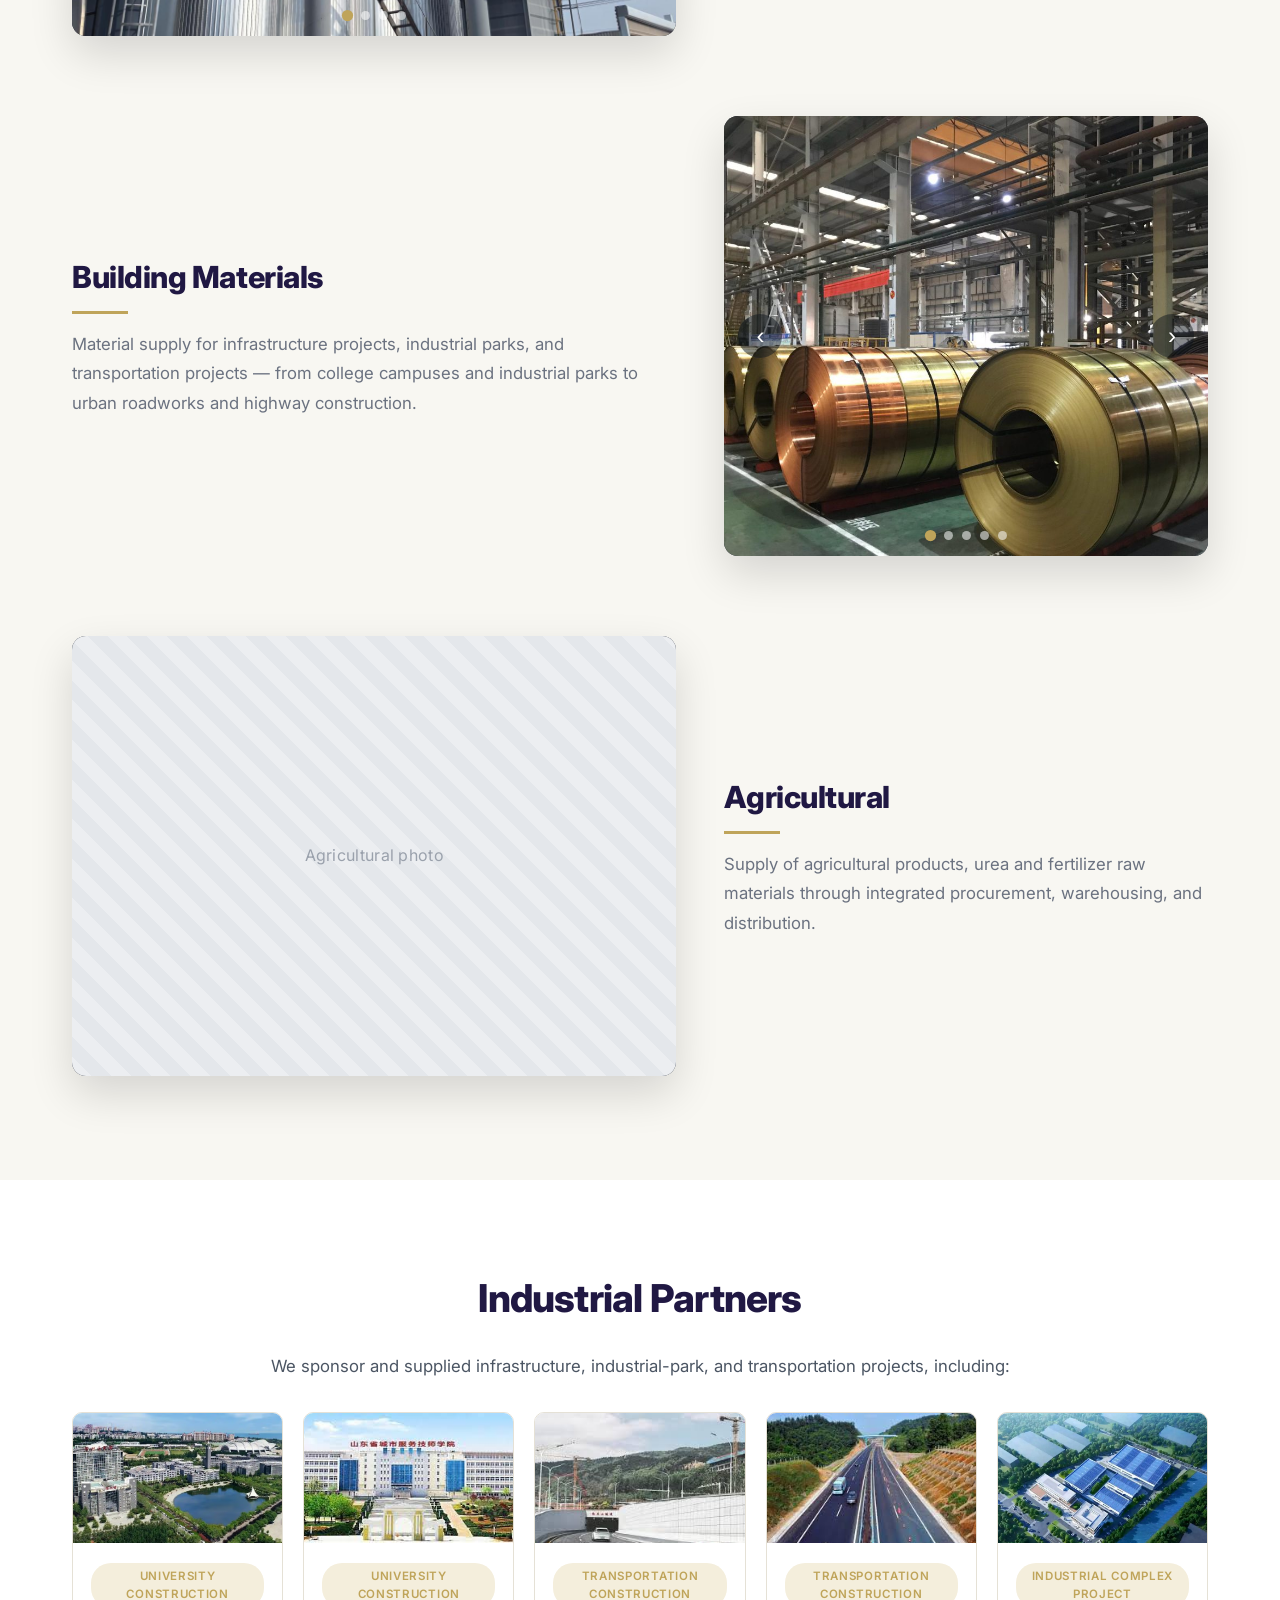
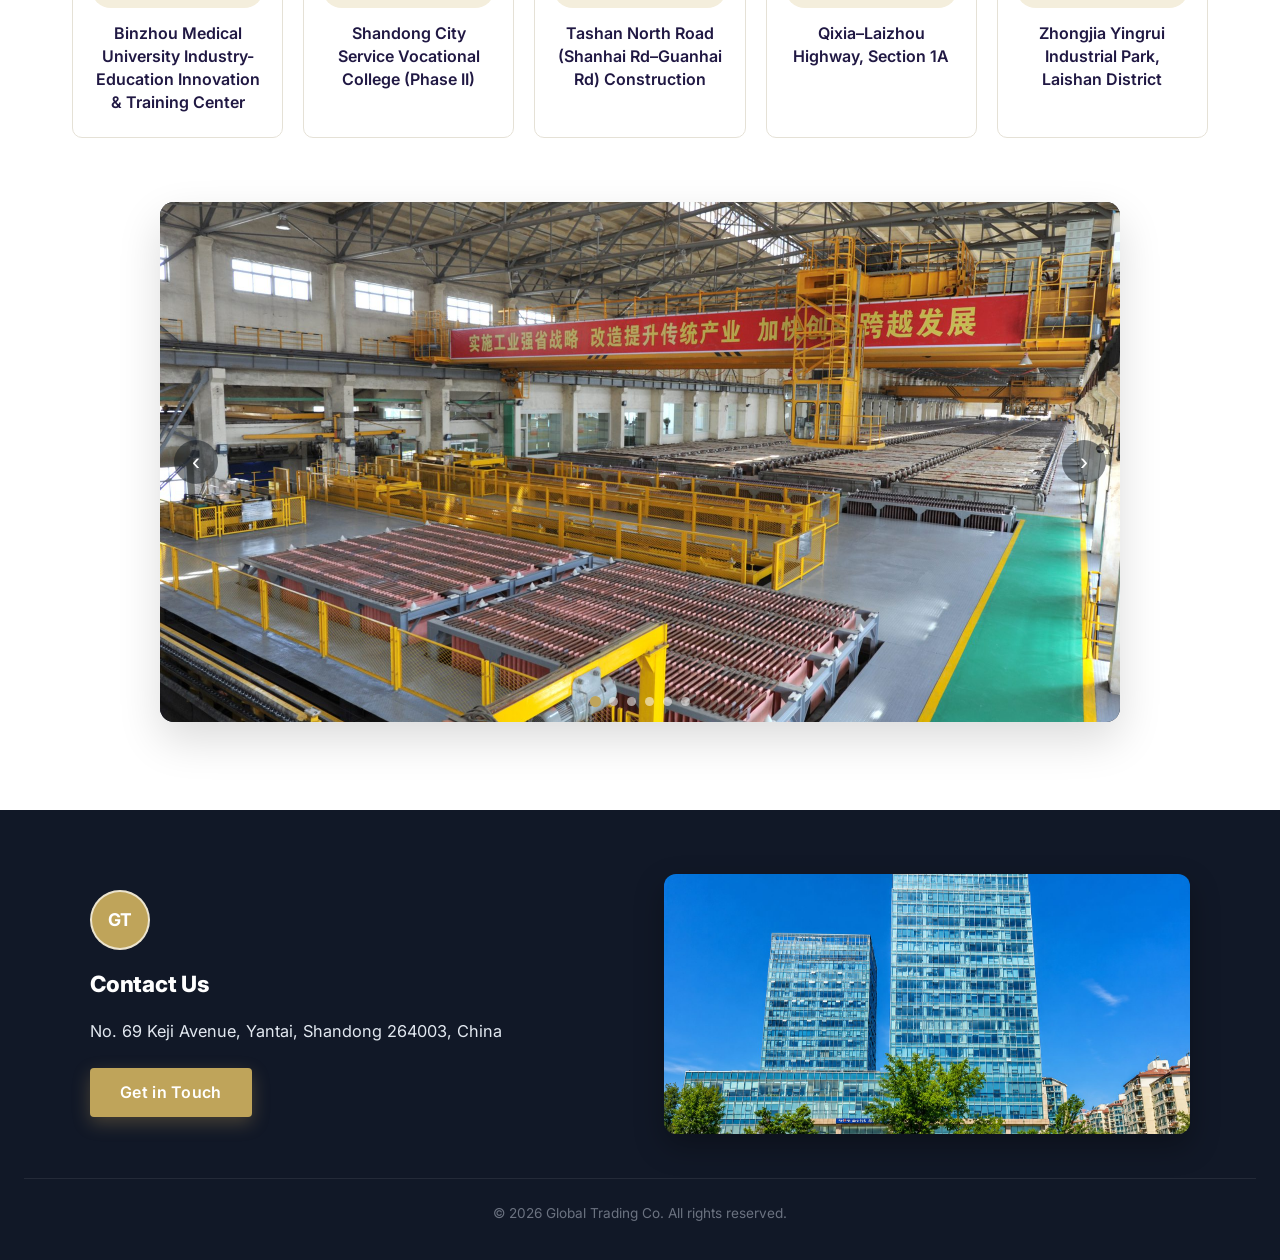
==== commit b7bc5307: "Compress images (32MB->5MB), convert PNGs to JPG for faster load Co-Authored-By: Claude <noreply@ant" ====
--- a/temp_website/index.html
+++ b/temp_website/index.html
@@ -81,7 +81,7 @@
         <article class="product product-reverse" data-aos="fade-up">
           <div class="carousel" data-interval="4000">
             <div class="slides">
-              <div class="slide active" style="background-image:url('assets/building-1.png')"></div>
+              <div class="slide active" style="background-image:url('assets/building-1.jpg')"></div>
               <div class="slide" style="background-image:url('assets/building-2.jpg')"></div>
               <div class="slide" style="background-image:url('assets/building-3.jpg')"></div>
               <div class="slide" style="background-image:url('assets/building-4.jpg')"></div>
@@ -139,7 +139,7 @@
             </div>
           </div>
           <div class="project-card">
-            <div class="project-photo" style="background-image:url('assets/project-3.png')"></div>
+            <div class="project-photo" style="background-image:url('assets/project-3.jpg')"></div>
             <div class="project-body">
               <span class="project-tag">Transportation Construction</span>
               <h4>Tashan North Road (Shanhai Rd–Guanhai Rd) Construction</h4>
@@ -153,7 +153,7 @@
             </div>
           </div>
           <div class="project-card">
-            <div class="project-photo" style="background-image:url('assets/project-5.png')"></div>
+            <div class="project-photo" style="background-image:url('assets/project-5.jpg')"></div>
             <div class="project-body">
               <span class="project-tag">Industrial Complex Project</span>
               <h4>Zhongjia Yingrui Industrial Park, Laishan District</h4>
@@ -191,7 +191,7 @@
         <p class="footer-address">No. 69 Keji Avenue, Yantai, Shandong 264003, China</p>
         <a href="https://tally.so/r/VLx9Qy" target="_blank" rel="noopener" class="contact-btn">Get in Touch</a>
       </div>
-      <div class="footer-photo" style="background-image:url('assets/contact.png')"></div>
+      <div class="footer-photo" style="background-image:url('assets/contact.jpg')"></div>
     </div>
     <p class="copyright">&copy; 2026 Global Trading Co. All rights reserved.</p>
   </footer>
--- a/temp_website/styles.css
+++ b/temp_website/styles.css
@@ -136,7 +136,7 @@
   position: relative;
   height: 100vh;
   min-height: 560px;
-  background: url("assets/hero.png") center center / cover no-repeat;
+  background: url("assets/hero.jpg") center center / cover no-repeat;
   display: flex;
   align-items: center;
   justify-content: center;
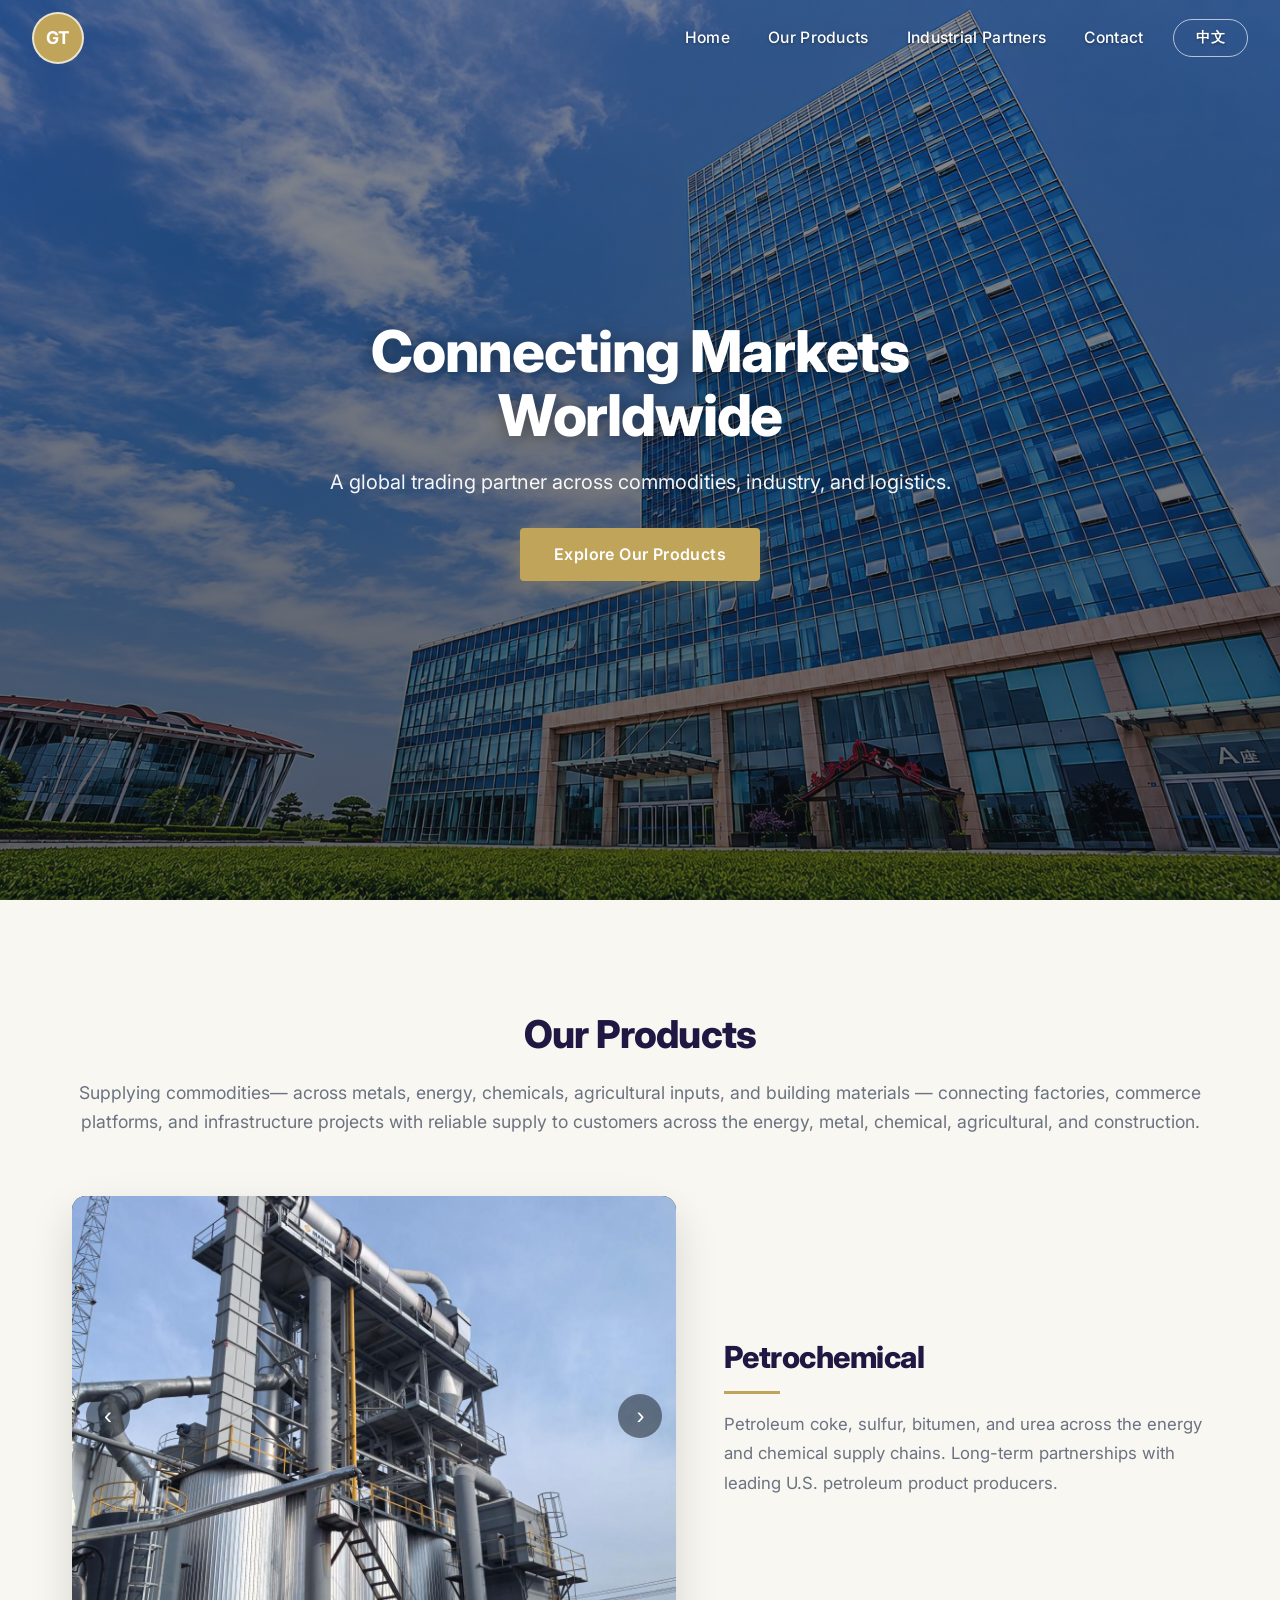
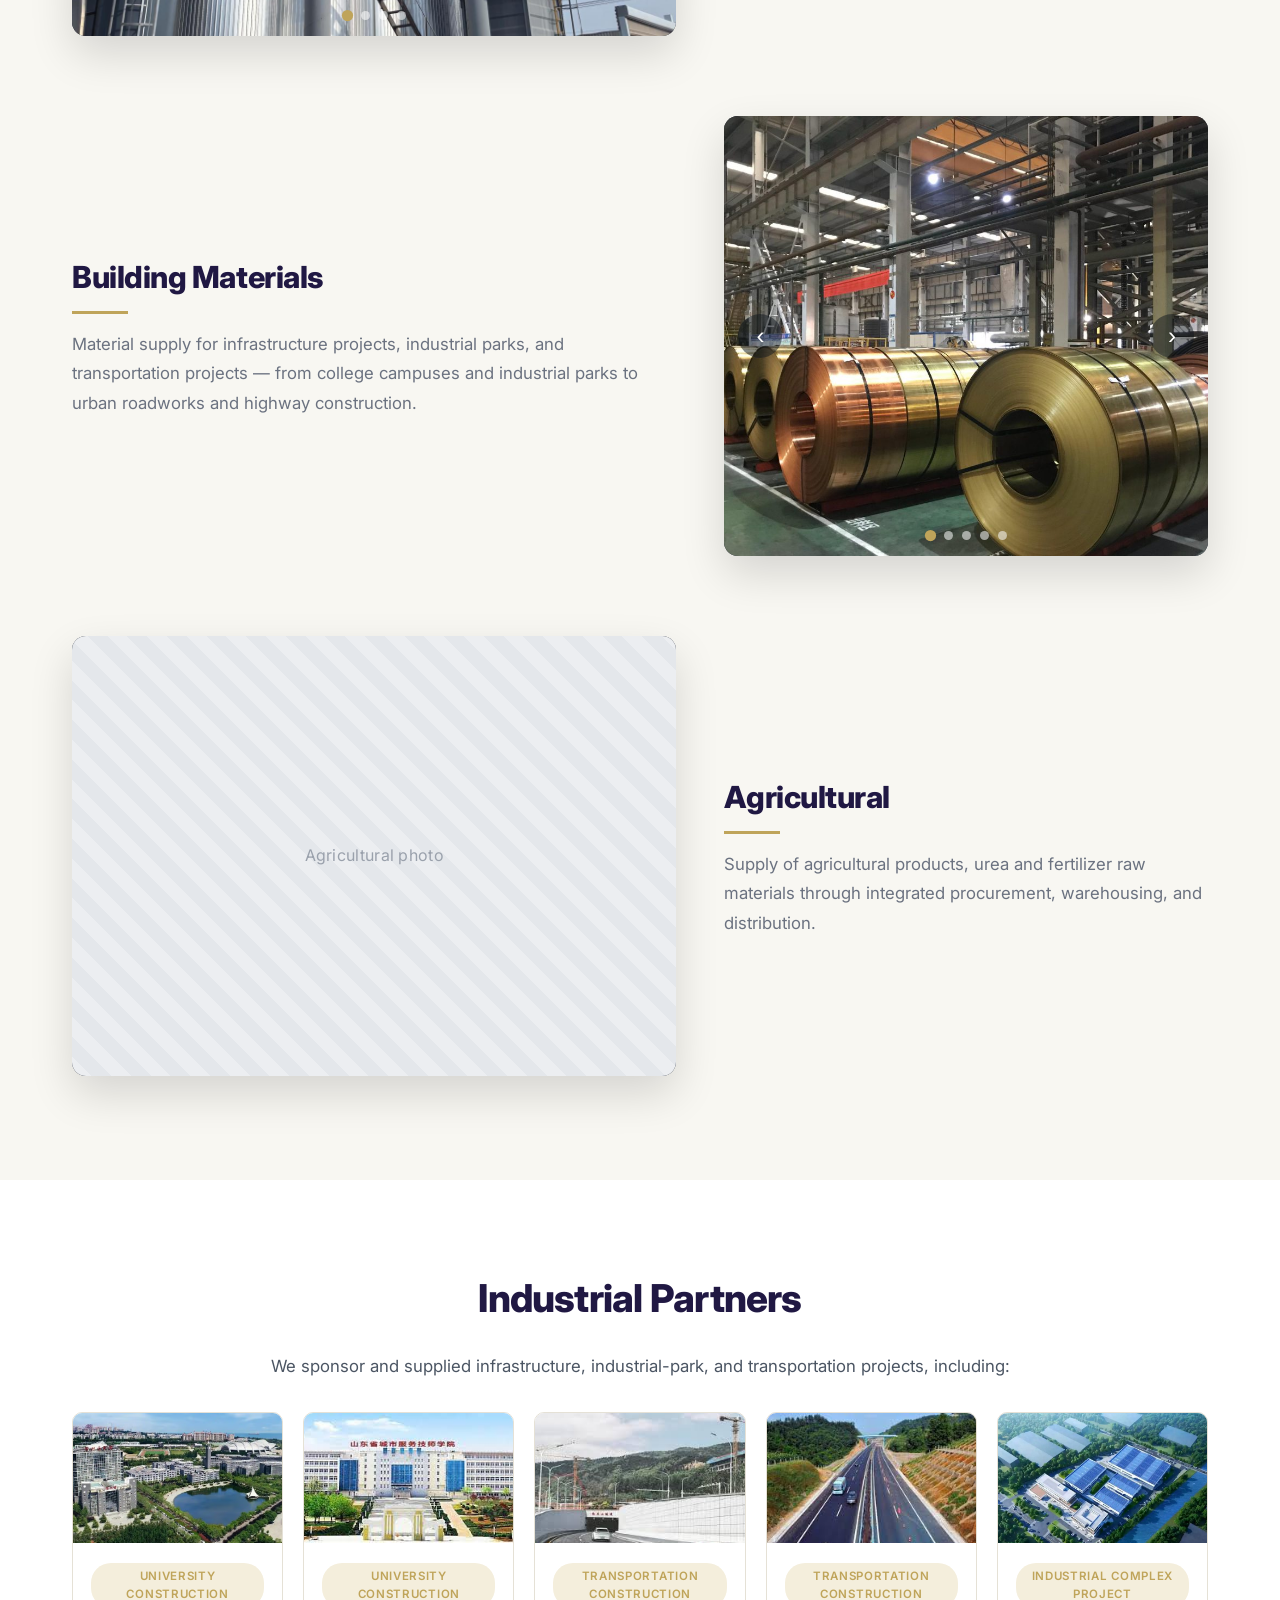
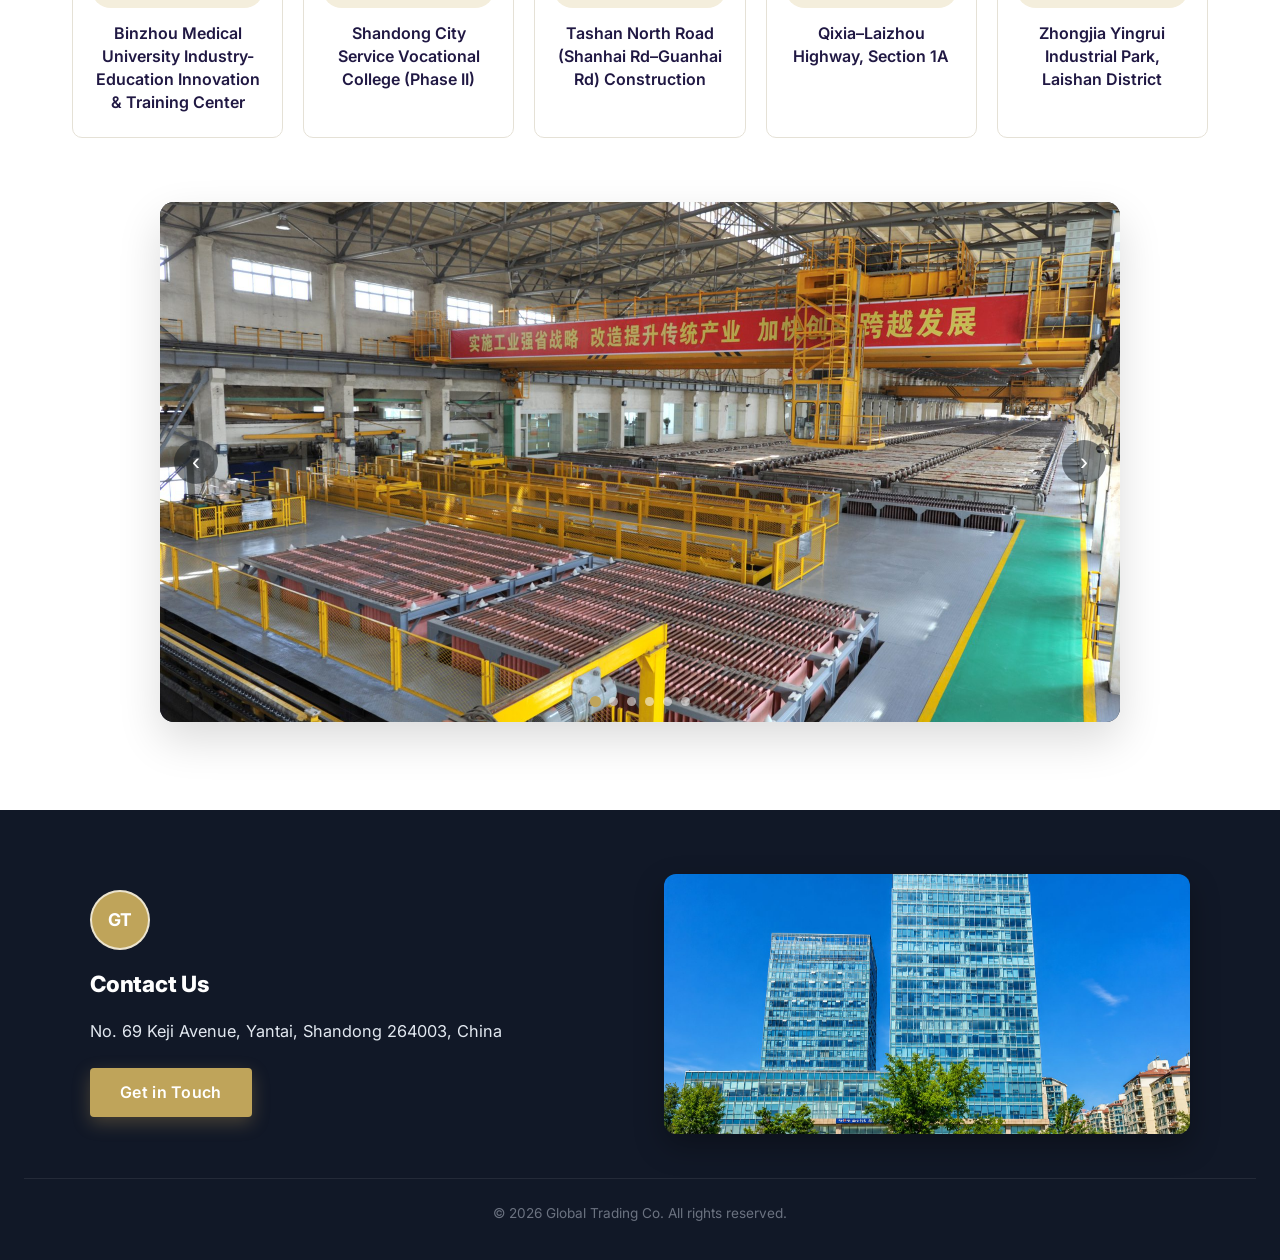
==== commit def383da: "Add cache-busting ?v=2 to CSS/JS to force mobile refresh Co-Authored-By: Claude <noreply@anthropic.c" ====
--- a/temp_website/index.html
+++ b/temp_website/index.html
@@ -8,7 +8,7 @@
   <link rel="preconnect" href="https://fonts.googleapis.com">
   <link rel="preconnect" href="https://fonts.gstatic.com" crossorigin>
   <link href="https://fonts.googleapis.com/css2?family=Inter:wght@400;500;600;700;800;900&display=swap" rel="stylesheet">
-  <link rel="stylesheet" href="styles.css">
+  <link rel="stylesheet" href="styles.css?v=2">
   <!-- AOS: Animate On Scroll (CDN) -->
   <link rel="stylesheet" href="https://cdn.jsdelivr.net/npm/aos@2.3.4/dist/aos.css">
 </head>
@@ -198,6 +198,6 @@
 
   <!-- AOS init -->
   <script src="https://cdn.jsdelivr.net/npm/aos@2.3.4/dist/aos.js"></script>
-  <script src="script.js"></script>
+  <script src="script.js?v=2"></script>
 </body>
 </html>
--- a/temp_website/styles.css
+++ b/temp_website/styles.css
@@ -81,13 +81,13 @@
   list-style: none;
 }
 
-/* Language switch button */
+/* Language switch — outlined pill */
 .lang-btn {
   display: inline-block;
   border: 1.5px solid rgba(255,255,255,0.65);
   color: #fff;
   text-decoration: none;
-  padding: 6px 18px;
+  padding: 7px 22px;
   border-radius: 22px;
   font-size: 0.85rem;
   font-weight: 600;
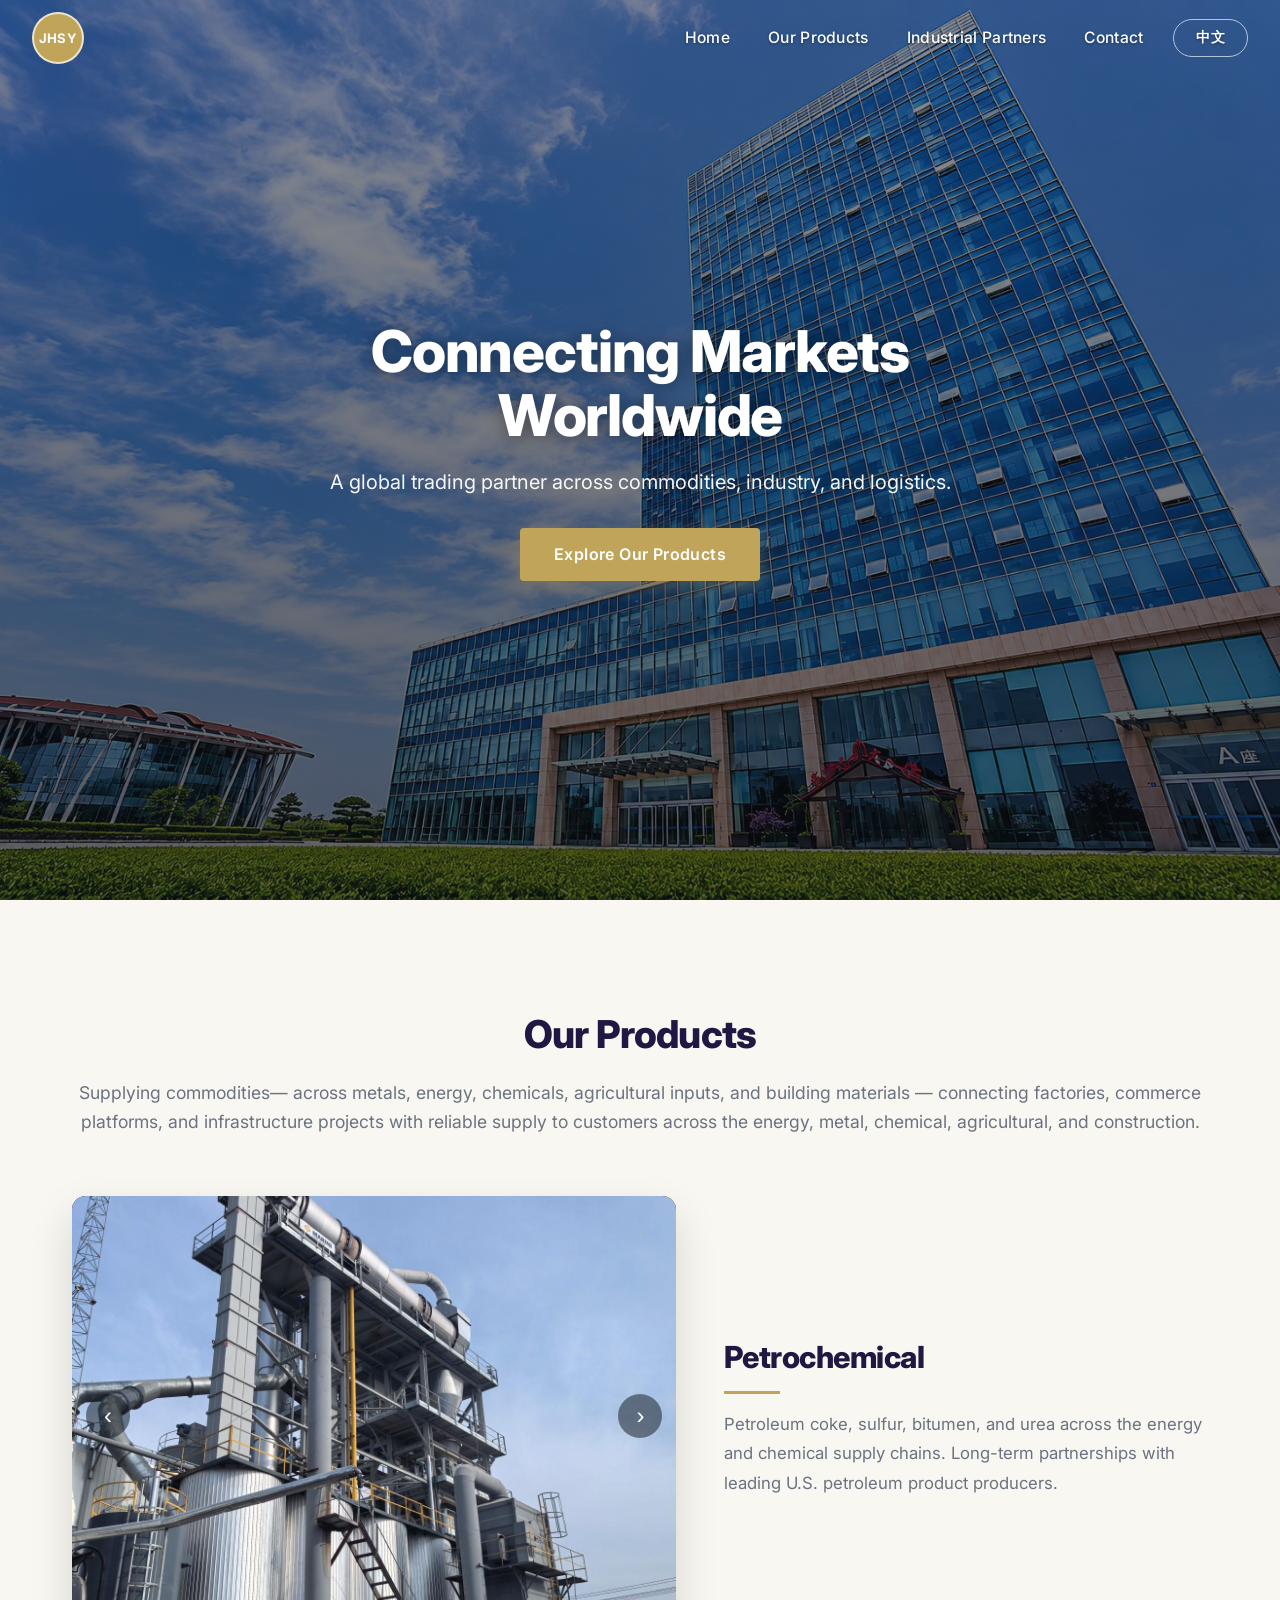
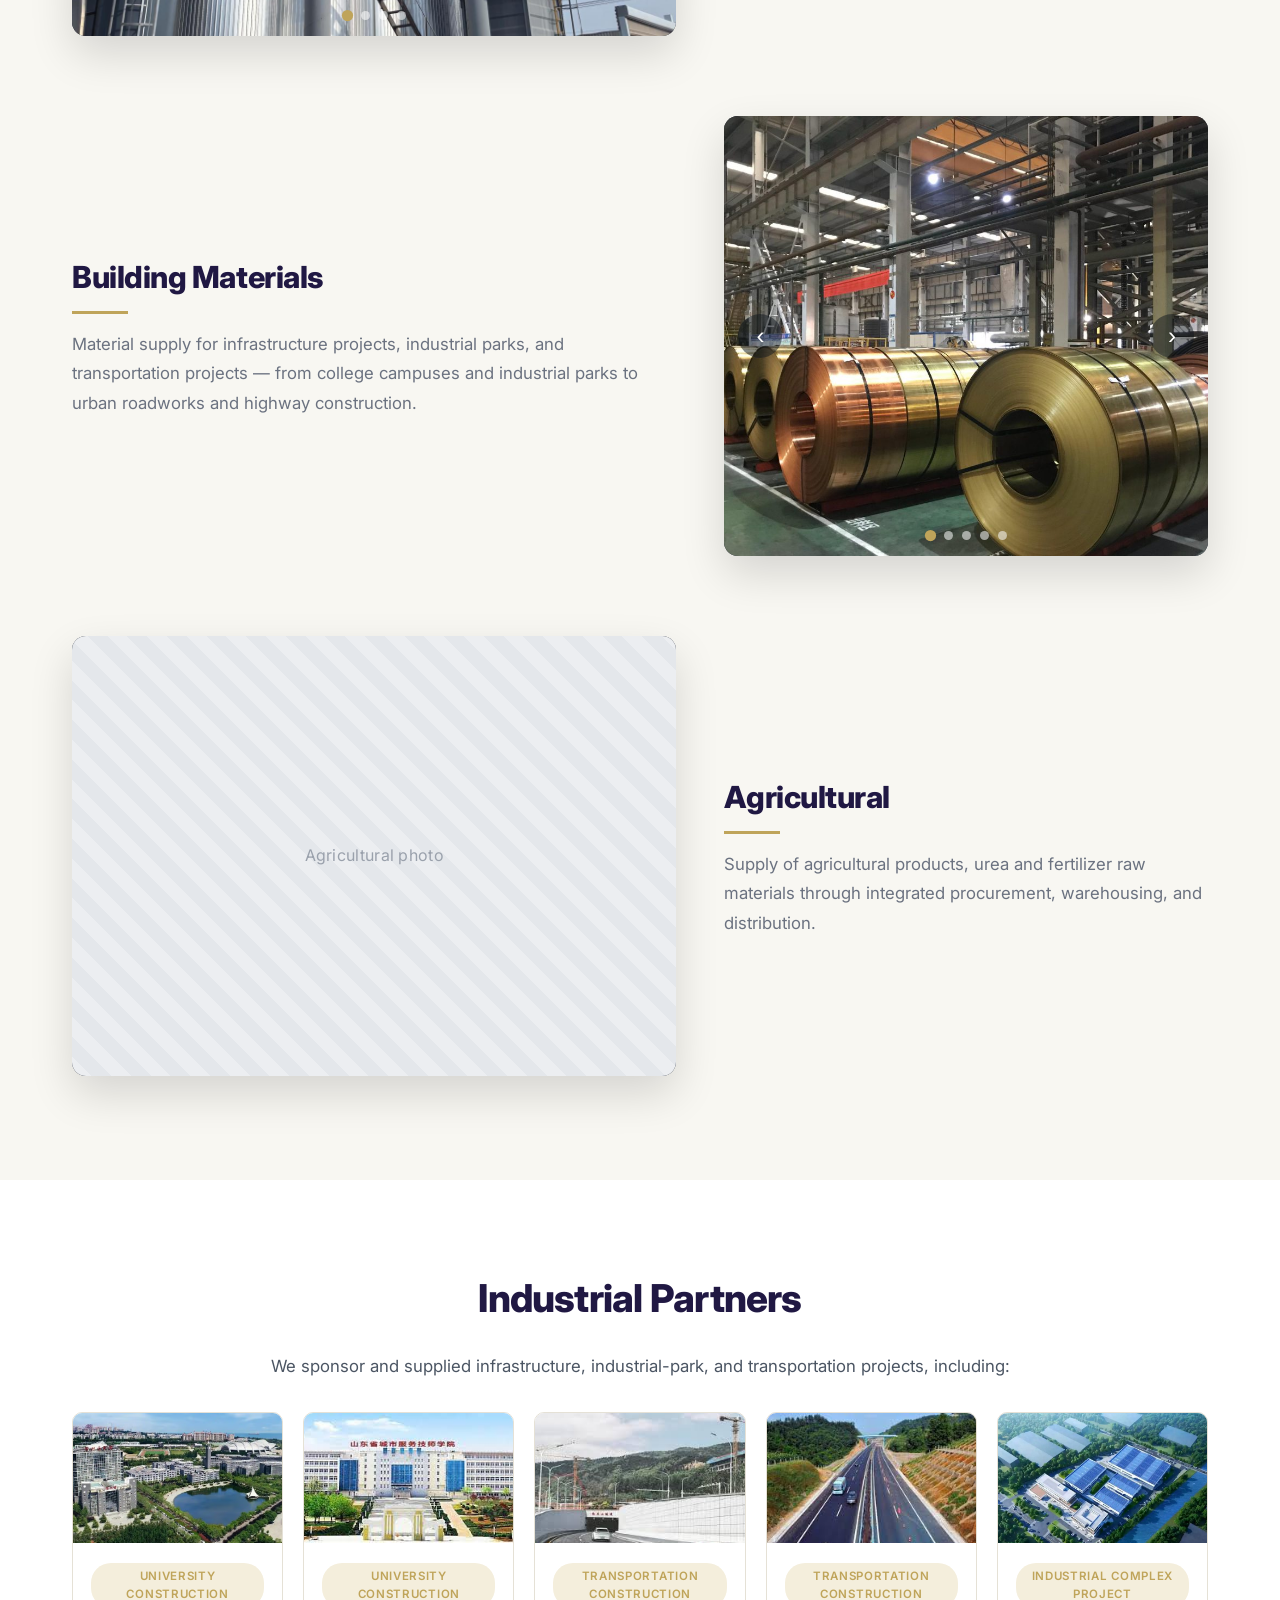
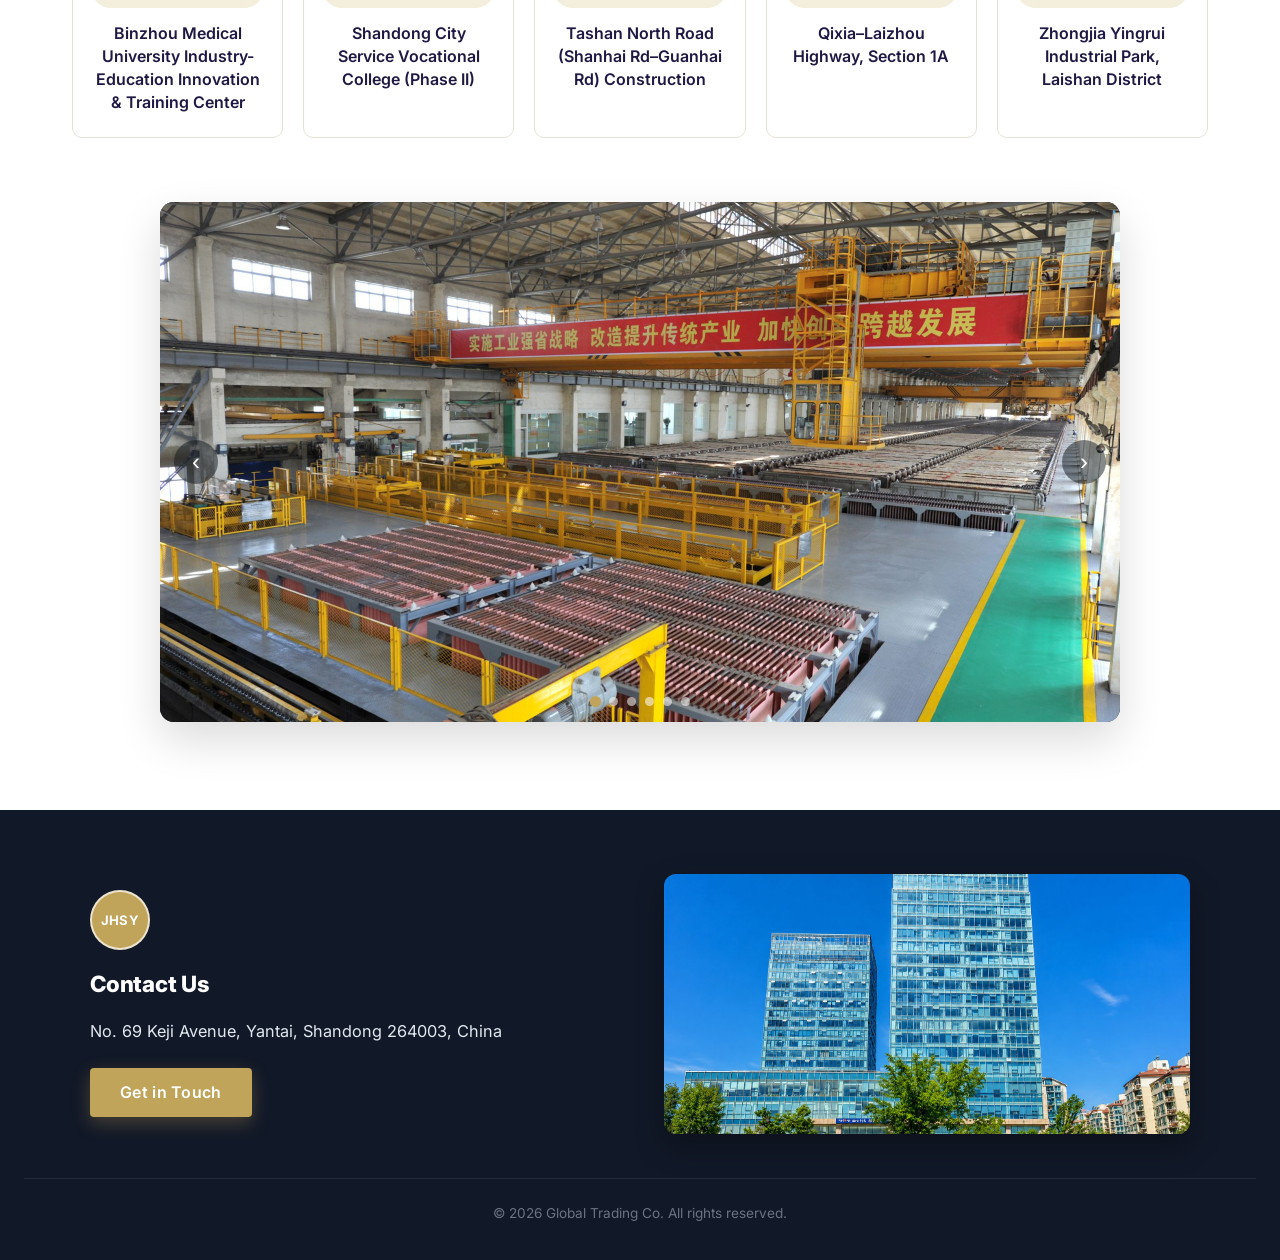
==== commit d8935bec: "Change logo initials to JHSY, shrink logo text, bump cache v3 Co-Authored-By: Claude <noreply@anthro" ====
--- a/temp_website/index.html
+++ b/temp_website/index.html
@@ -3,12 +3,12 @@
 <head>
   <meta charset="UTF-8">
   <meta name="viewport" content="width=device-width, initial-scale=1.0">
-  <title>Global Trading Co. — Connecting Markets Worldwide</title>
+  <title>Jiahua Shengyu Corp</title>
   <!-- Inter font -->
   <link rel="preconnect" href="https://fonts.googleapis.com">
   <link rel="preconnect" href="https://fonts.gstatic.com" crossorigin>
   <link href="https://fonts.googleapis.com/css2?family=Inter:wght@400;500;600;700;800;900&display=swap" rel="stylesheet">
-  <link rel="stylesheet" href="styles.css?v=2">
+  <link rel="stylesheet" href="styles.css?v=3">
   <!-- AOS: Animate On Scroll (CDN) -->
   <link rel="stylesheet" href="https://cdn.jsdelivr.net/npm/aos@2.3.4/dist/aos.css">
 </head>
@@ -19,7 +19,7 @@
     <nav class="nav">
       <!-- Round logo placeholder (upper-left) -->
       <a href="#home" class="logo" aria-label="Home">
-        <span class="logo-text">GT</span>
+        <span class="logo-text">JHSY</span>
       </a>
 
       <!-- Nav links + language switch (right) -->
@@ -185,7 +185,7 @@
     <div class="footer-grid">
       <div class="footer-info">
         <a href="#home" class="logo logo-footer" aria-label="Home">
-          <span class="logo-text">GT</span>
+          <span class="logo-text">JHSY</span>
         </a>
         <h3 class="footer-heading">Contact Us</h3>
         <p class="footer-address">No. 69 Keji Avenue, Yantai, Shandong 264003, China</p>
--- a/temp_website/styles.css
+++ b/temp_website/styles.css
@@ -66,8 +66,8 @@
 .logo-text {
   color: #fff;
   font-weight: 700;
-  font-size: 1.1rem;
-  letter-spacing: 0.5px;
+  font-size: 0.82rem;
+  letter-spacing: 0.3px;
 }
 
 .nav-right {
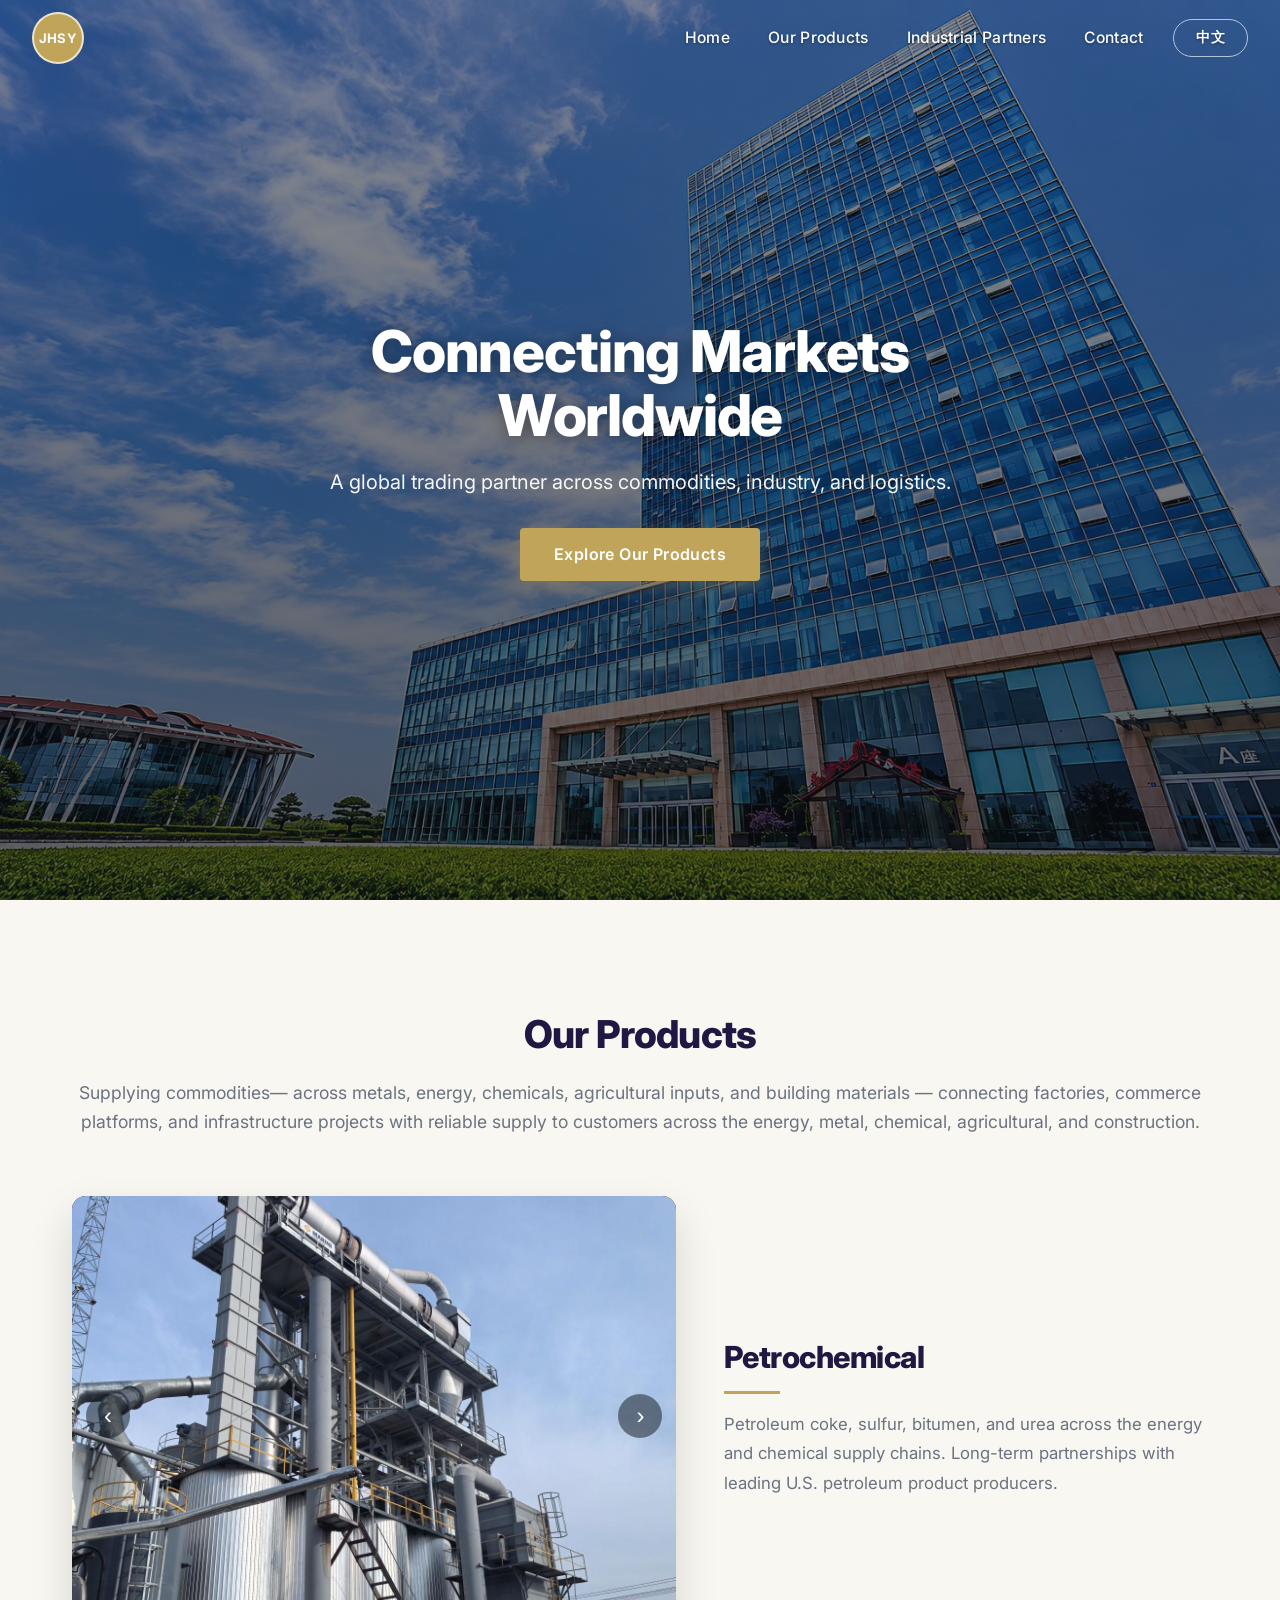
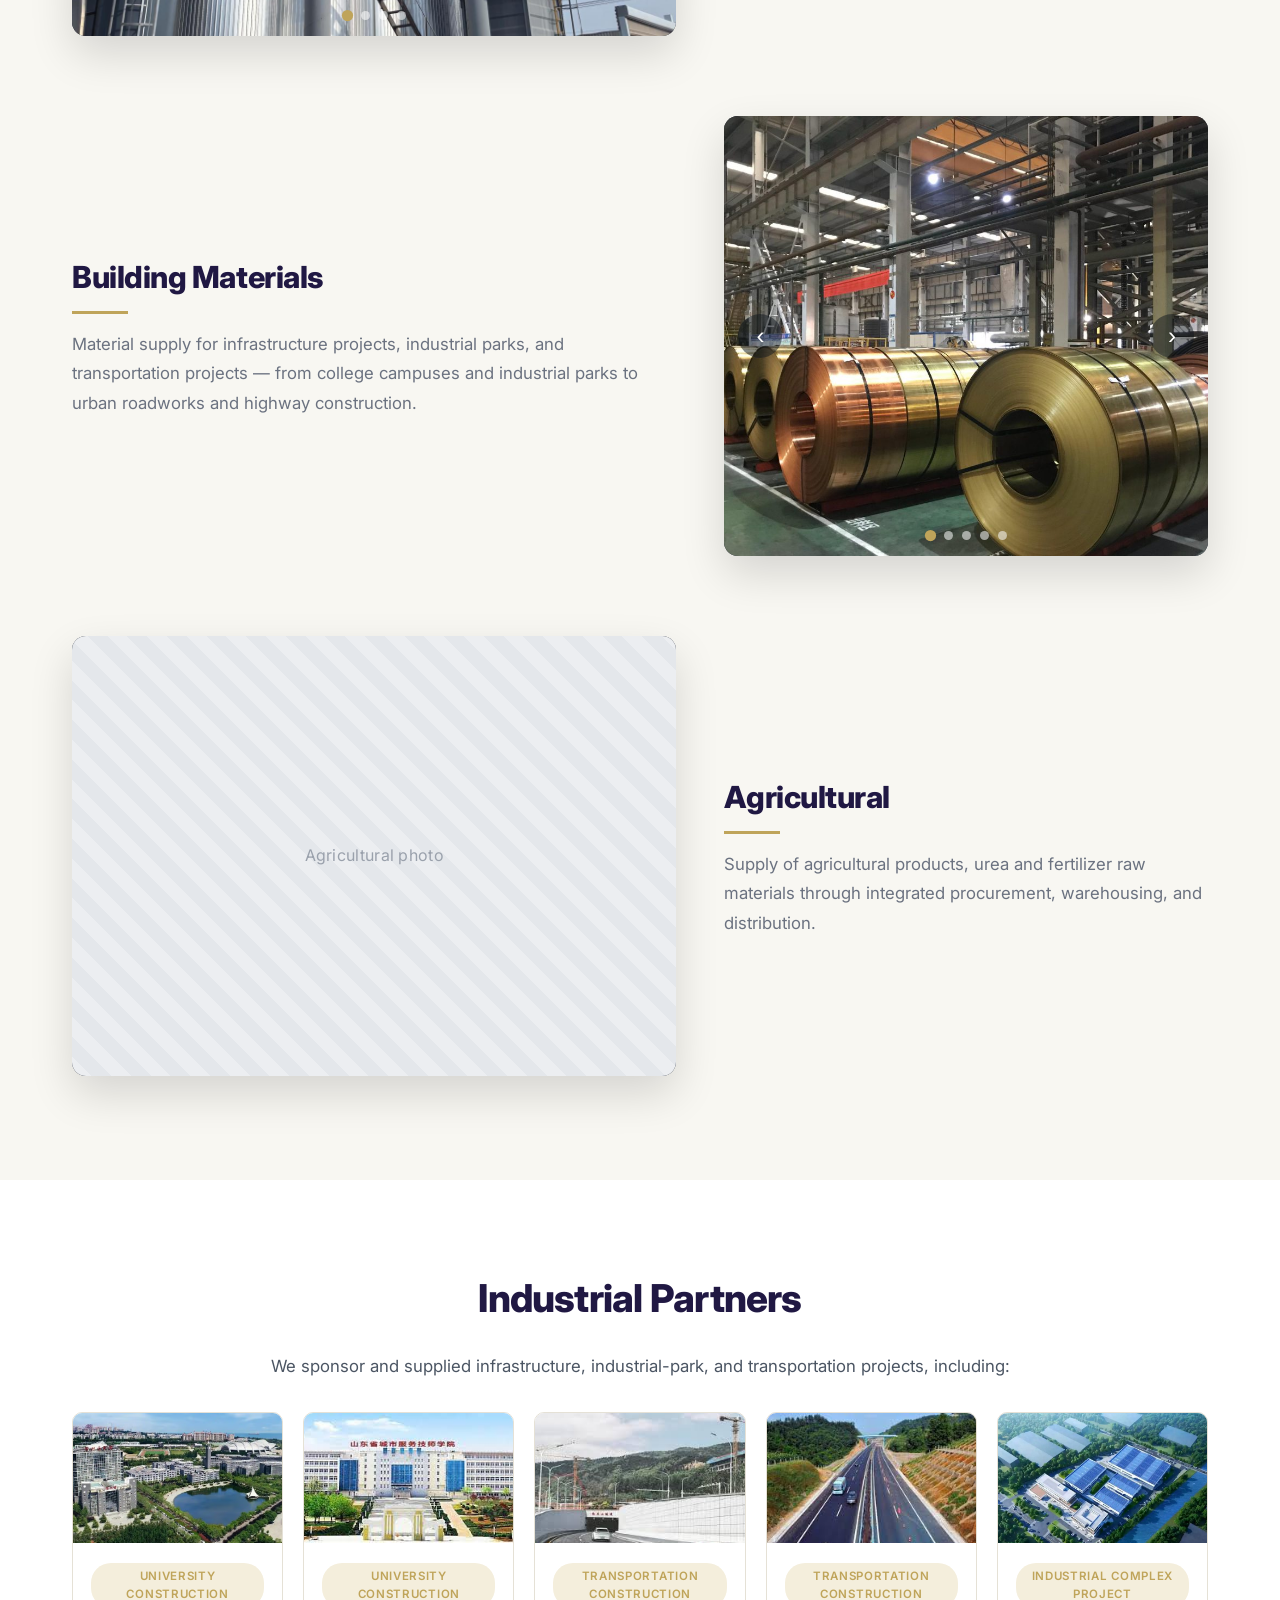
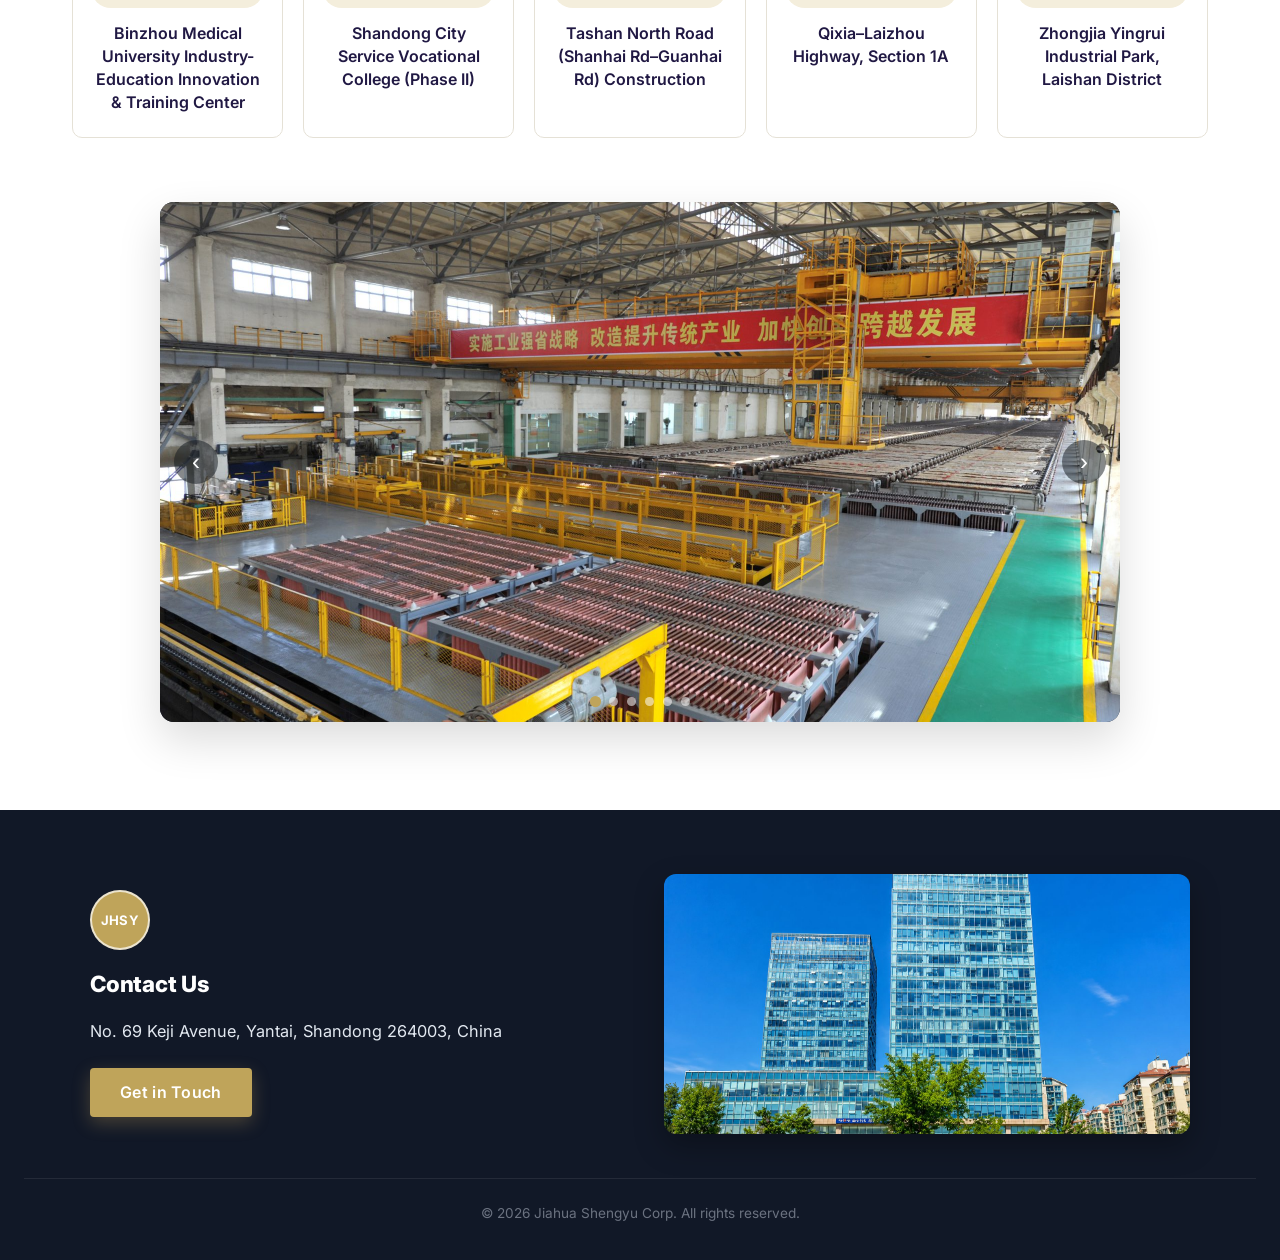
==== commit 1facfc13: "Mobile lang button beside hamburger, footer name to JHSY, copy edit, cache v4 Co-Authored-By: Claude" ====
--- a/temp_website/index.html
+++ b/temp_website/index.html
@@ -8,7 +8,7 @@
   <link rel="preconnect" href="https://fonts.googleapis.com">
   <link rel="preconnect" href="https://fonts.gstatic.com" crossorigin>
   <link href="https://fonts.googleapis.com/css2?family=Inter:wght@400;500;600;700;800;900&display=swap" rel="stylesheet">
-  <link rel="stylesheet" href="styles.css?v=3">
+  <link rel="stylesheet" href="styles.css?v=4">
   <!-- AOS: Animate On Scroll (CDN) -->
   <link rel="stylesheet" href="https://cdn.jsdelivr.net/npm/aos@2.3.4/dist/aos.css">
 </head>
@@ -193,7 +193,7 @@
       </div>
       <div class="footer-photo" style="background-image:url('assets/contact.jpg')"></div>
     </div>
-    <p class="copyright">&copy; 2026 Global Trading Co. All rights reserved.</p>
+    <p class="copyright">&copy; 2026 Jiahua Shengyu Corp. All rights reserved.</p>
   </footer>
 
   <!-- AOS init -->
--- a/temp_website/styles.css
+++ b/temp_website/styles.css
@@ -539,5 +539,7 @@
   }
   .nav-links.open { transform: translateX(0); }
   .nav-links li { padding: 12px 24px; }
-  .nav-toggle { display: block; }
-}
+  .nav-toggle { display: block; margin-left: 14px; }
+  /* push lang button to the right, next to the hamburger */
+  .nav-right { margin-left: auto; }
+}
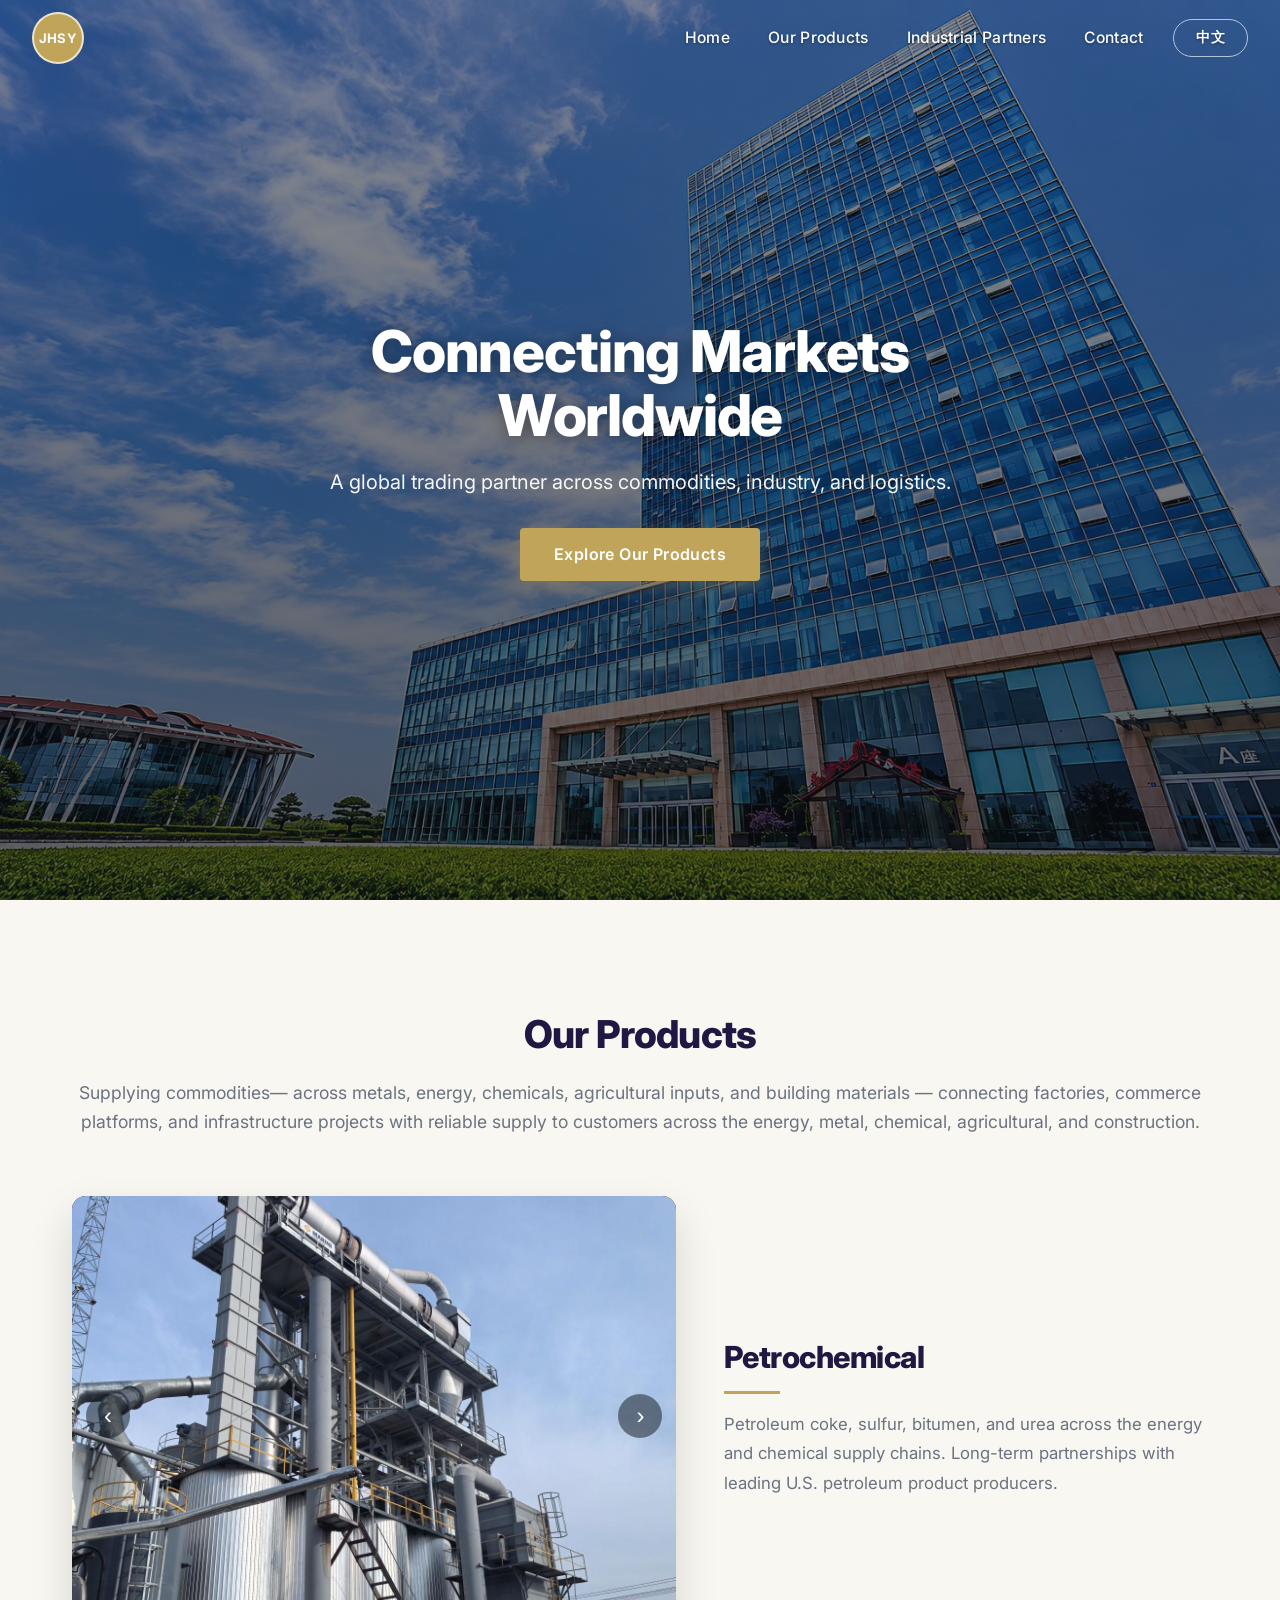
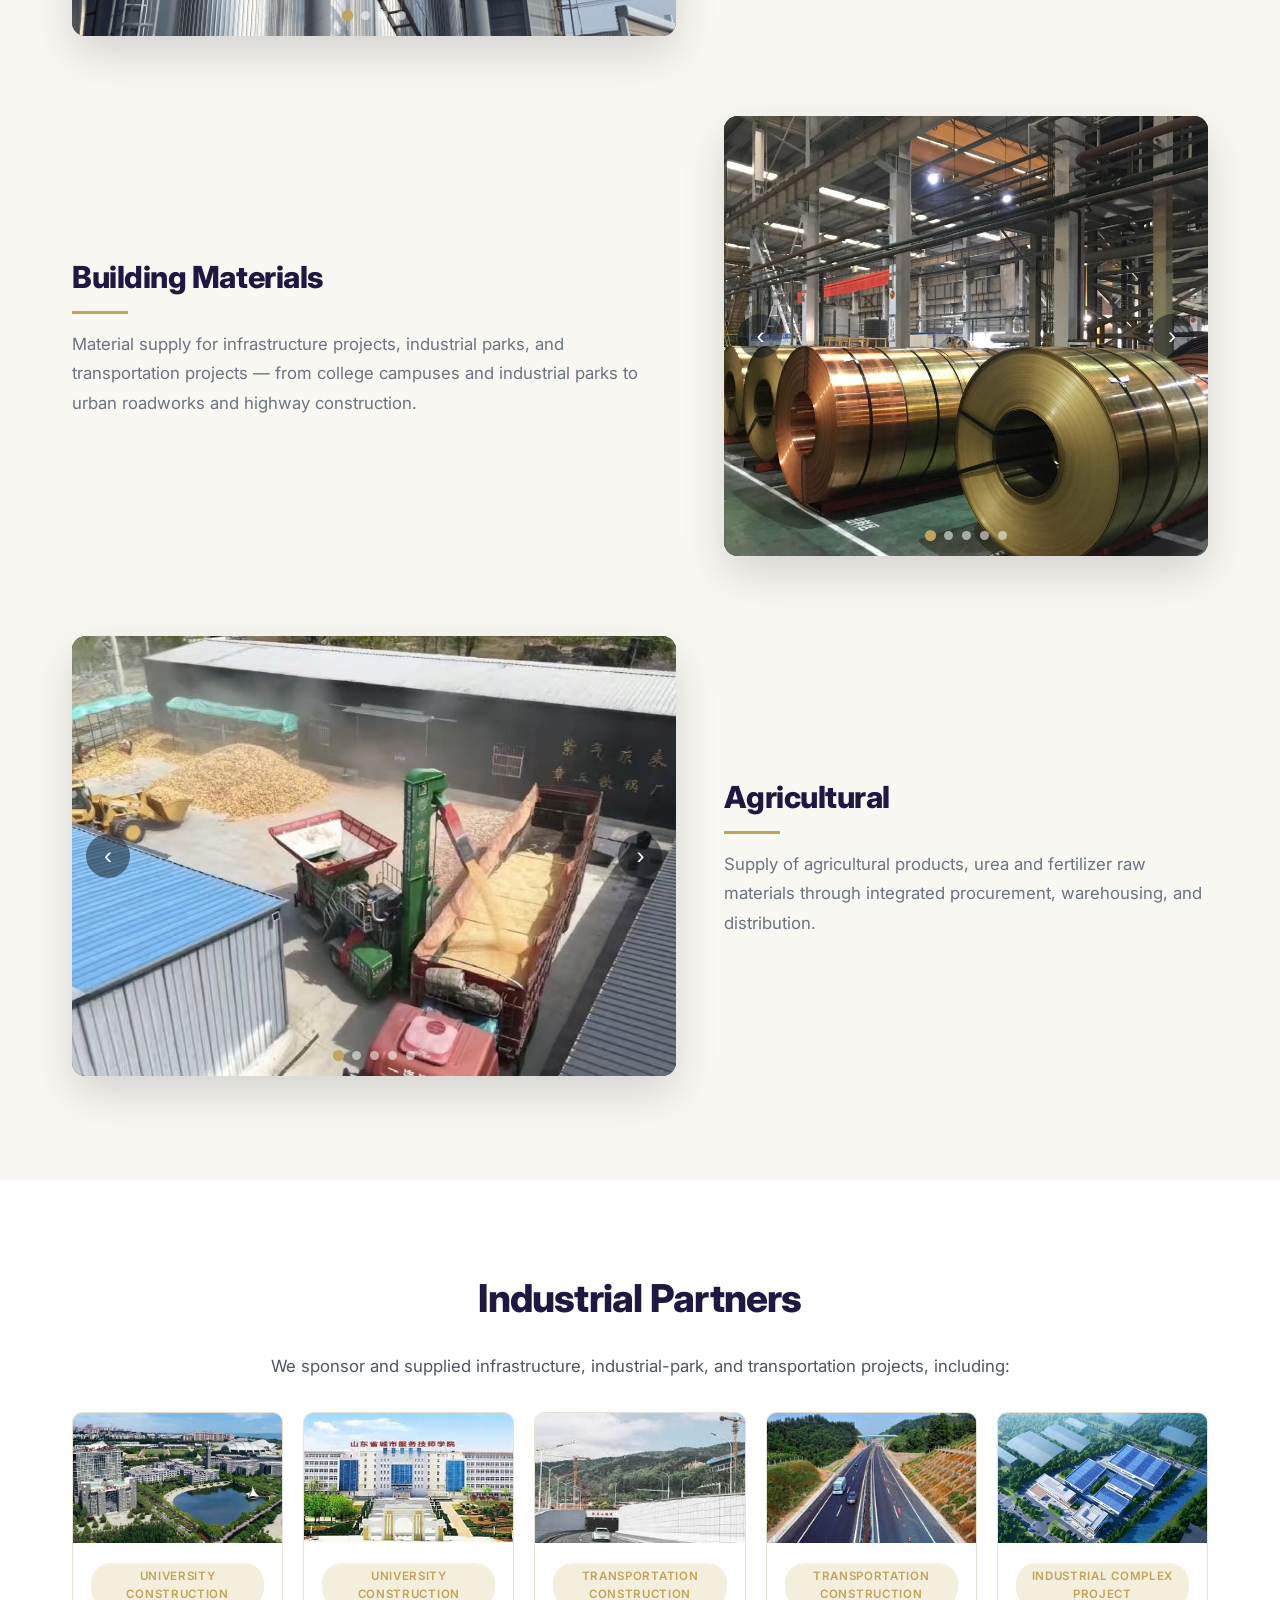
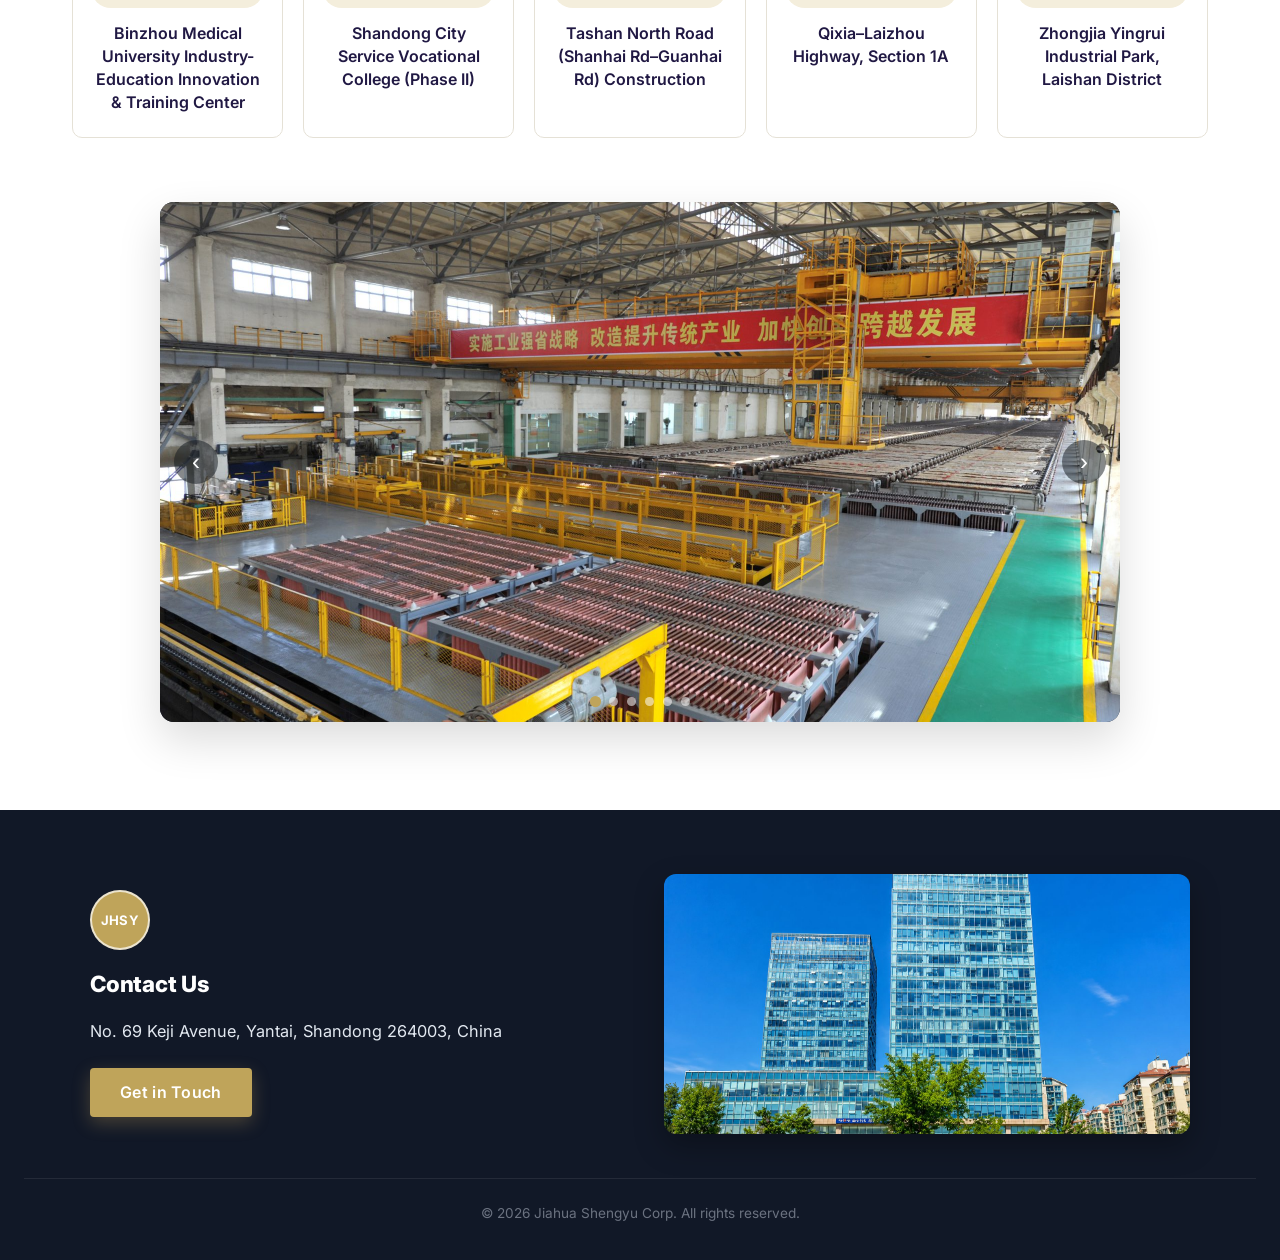
==== commit 3faf3132: "Add agricultural photo slider (agri-1..5) to both languages Co-Authored-By: Claude <noreply@anthropi" ====
--- a/temp_website/index.html
+++ b/temp_website/index.html
@@ -99,10 +99,17 @@
 
         <!-- Agricultural -->
         <article class="product" data-aos="fade-up">
-          <div class="carousel">
+          <div class="carousel" data-interval="4200">
             <div class="slides">
-              <div class="slide active car-placeholder"><span>Agricultural photo</span></div>
-            </div>
+              <div class="slide active" style="background-image:url('assets/agri-1.jpg')"></div>
+              <div class="slide" style="background-image:url('assets/agri-2.jpg')"></div>
+              <div class="slide" style="background-image:url('assets/agri-3.jpg')"></div>
+              <div class="slide" style="background-image:url('assets/agri-4.jpg')"></div>
+              <div class="slide" style="background-image:url('assets/agri-5.jpg')"></div>
+            </div>
+            <button class="car-btn car-prev" aria-label="Previous">&#8249;</button>
+            <button class="car-btn car-next" aria-label="Next">&#8250;</button>
+            <div class="dots"></div>
           </div>
           <div class="product-info">
             <h3>Agricultural</h3>
